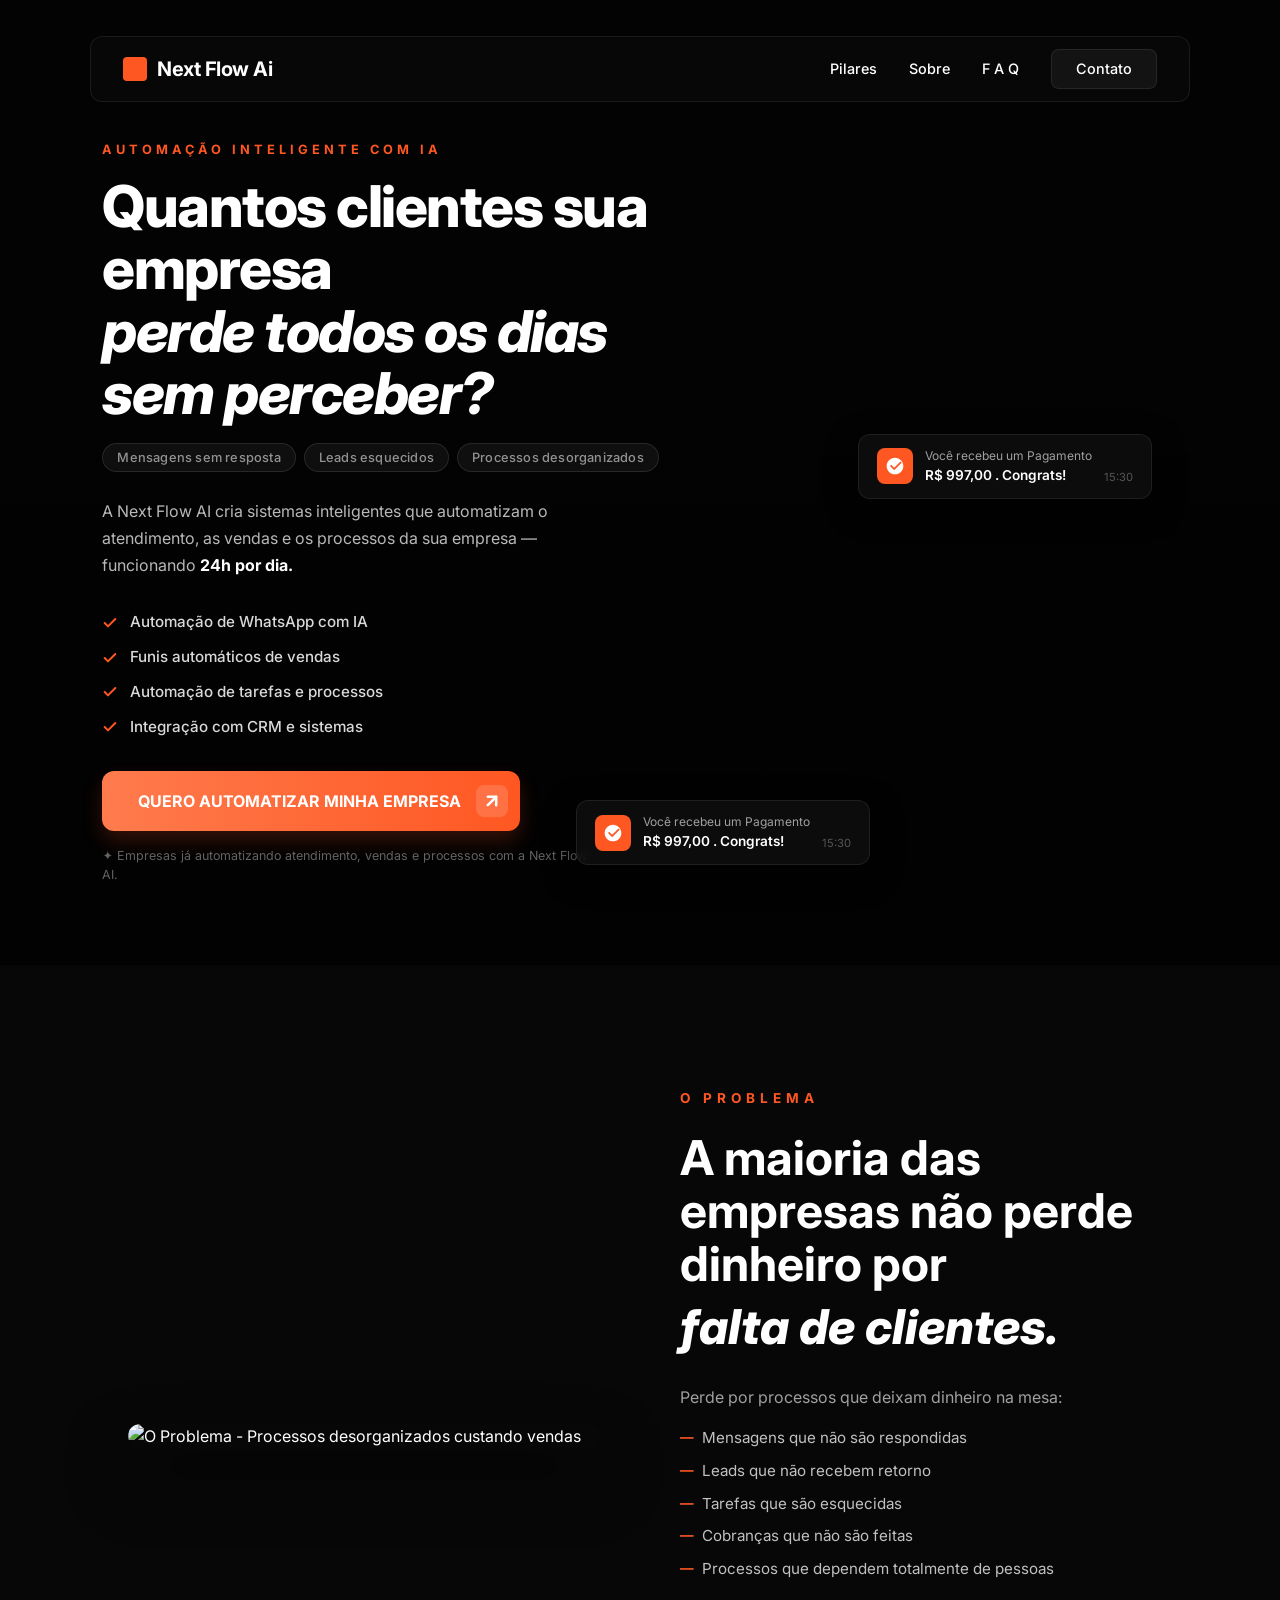
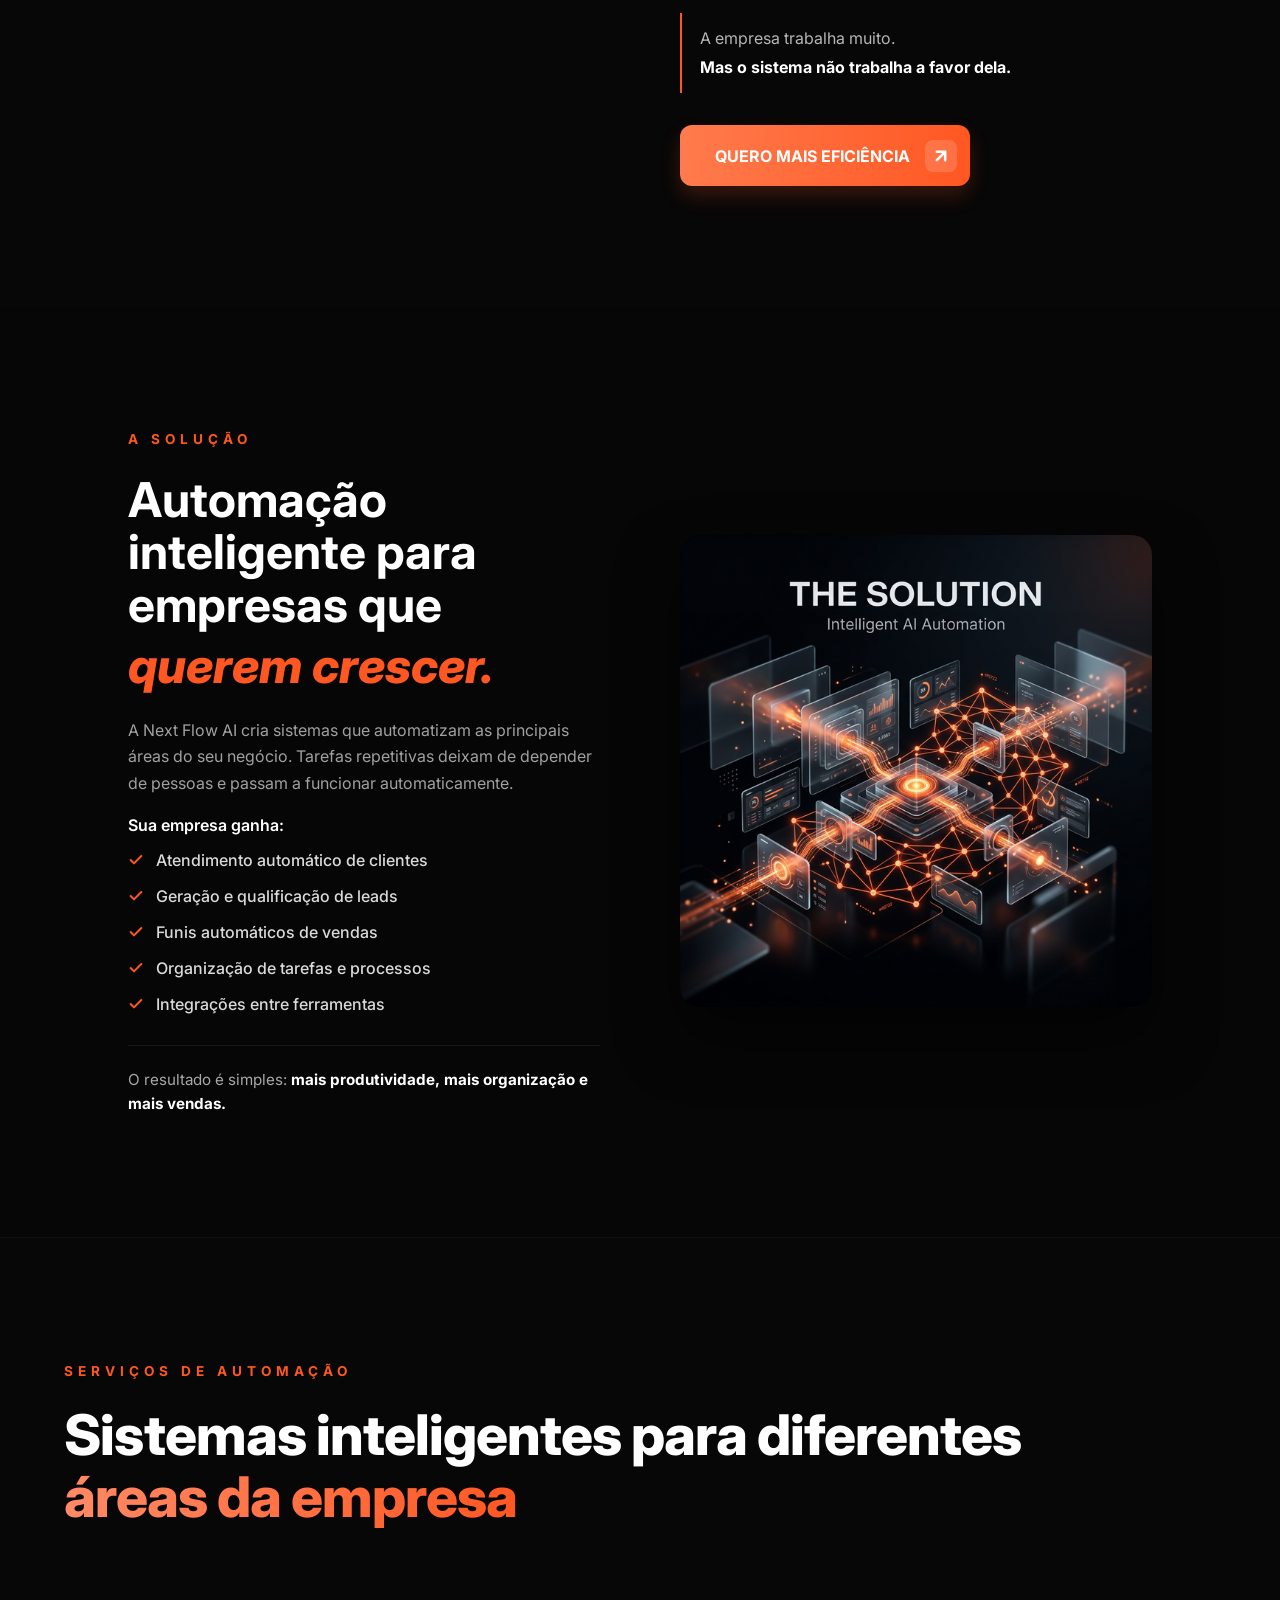
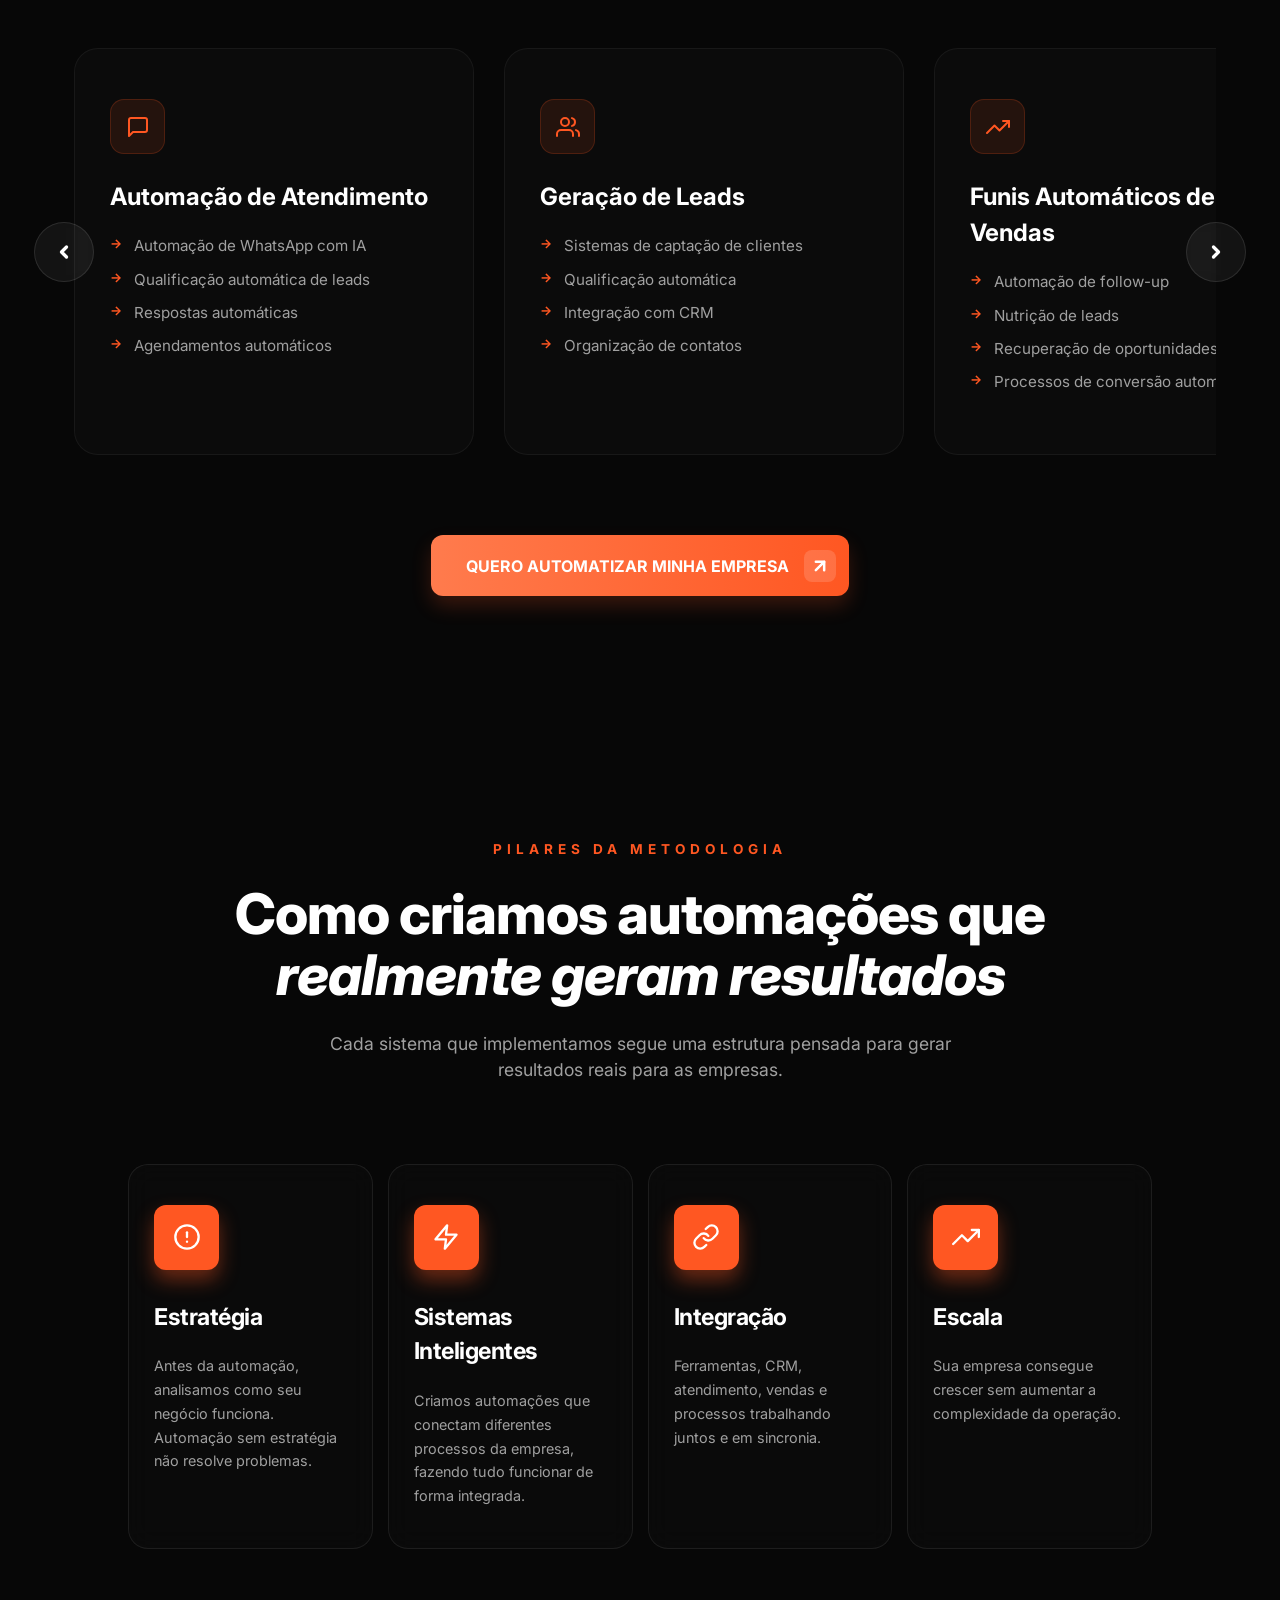
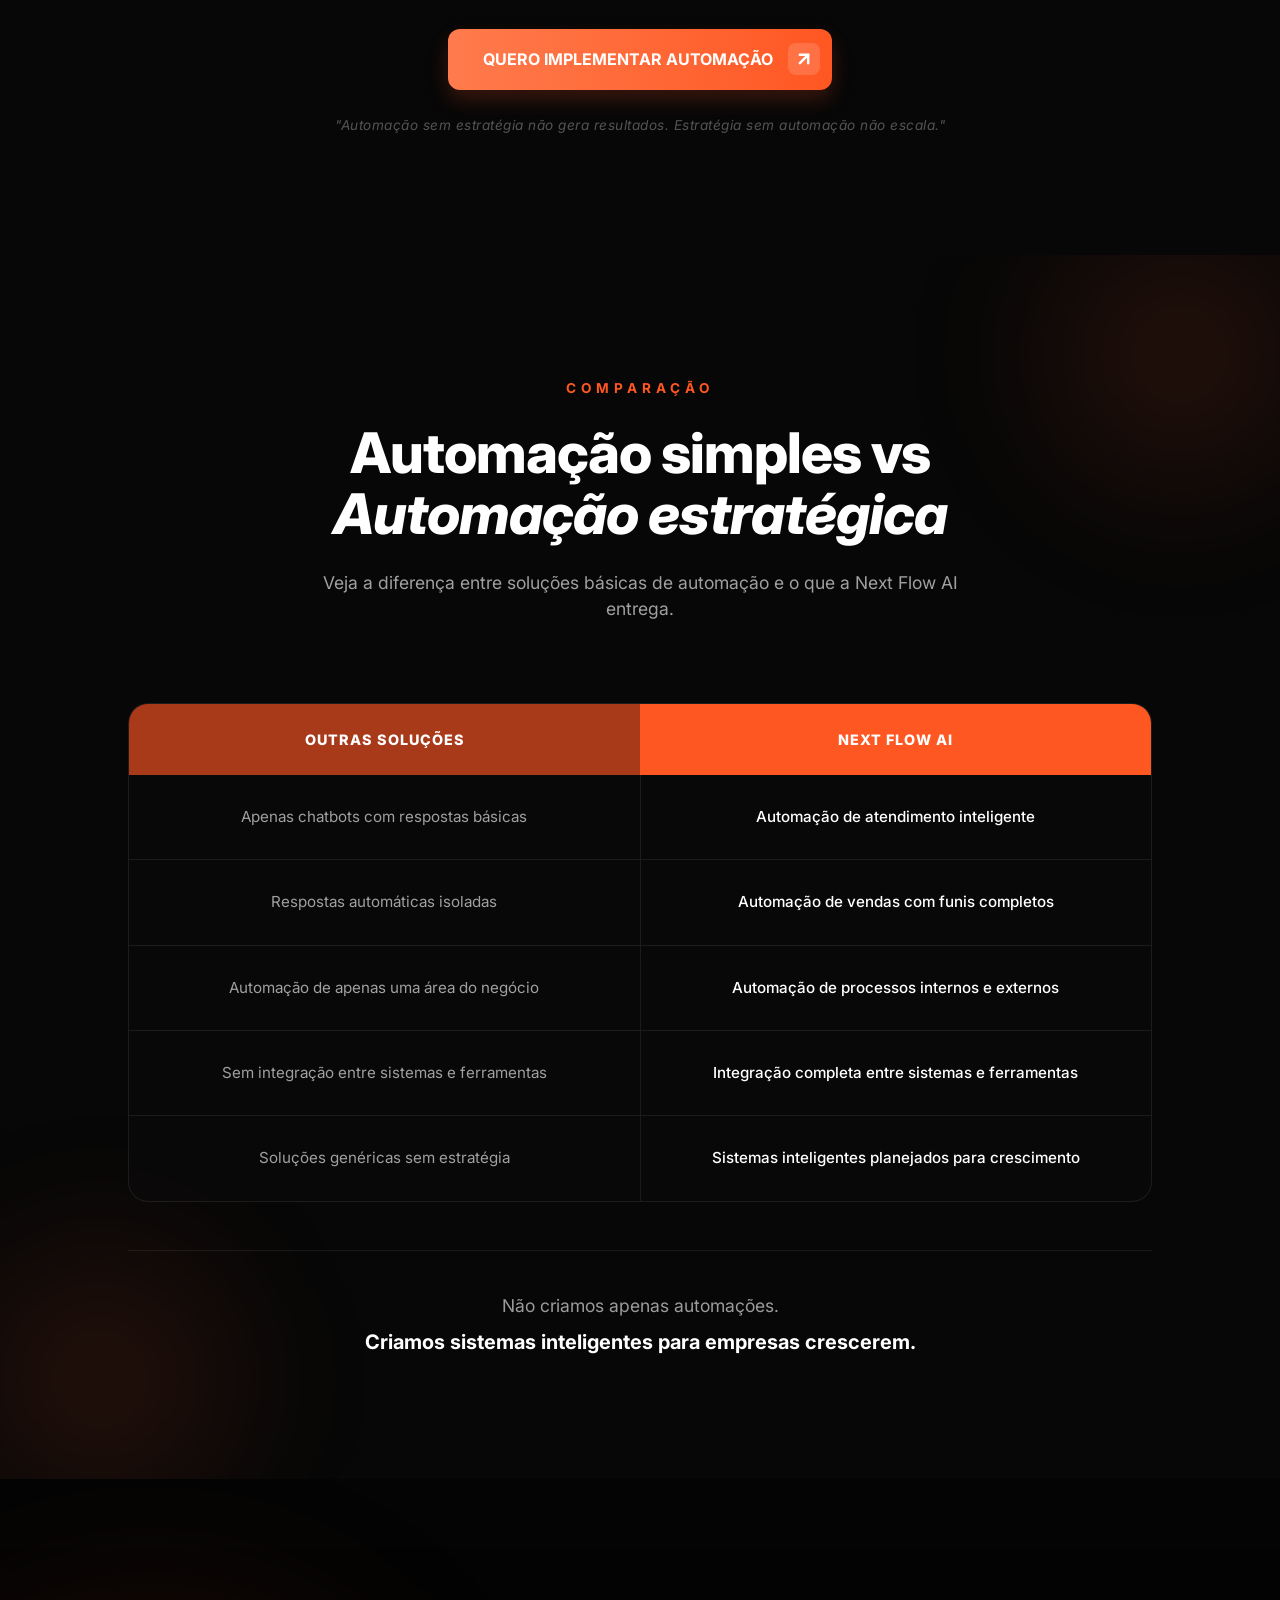
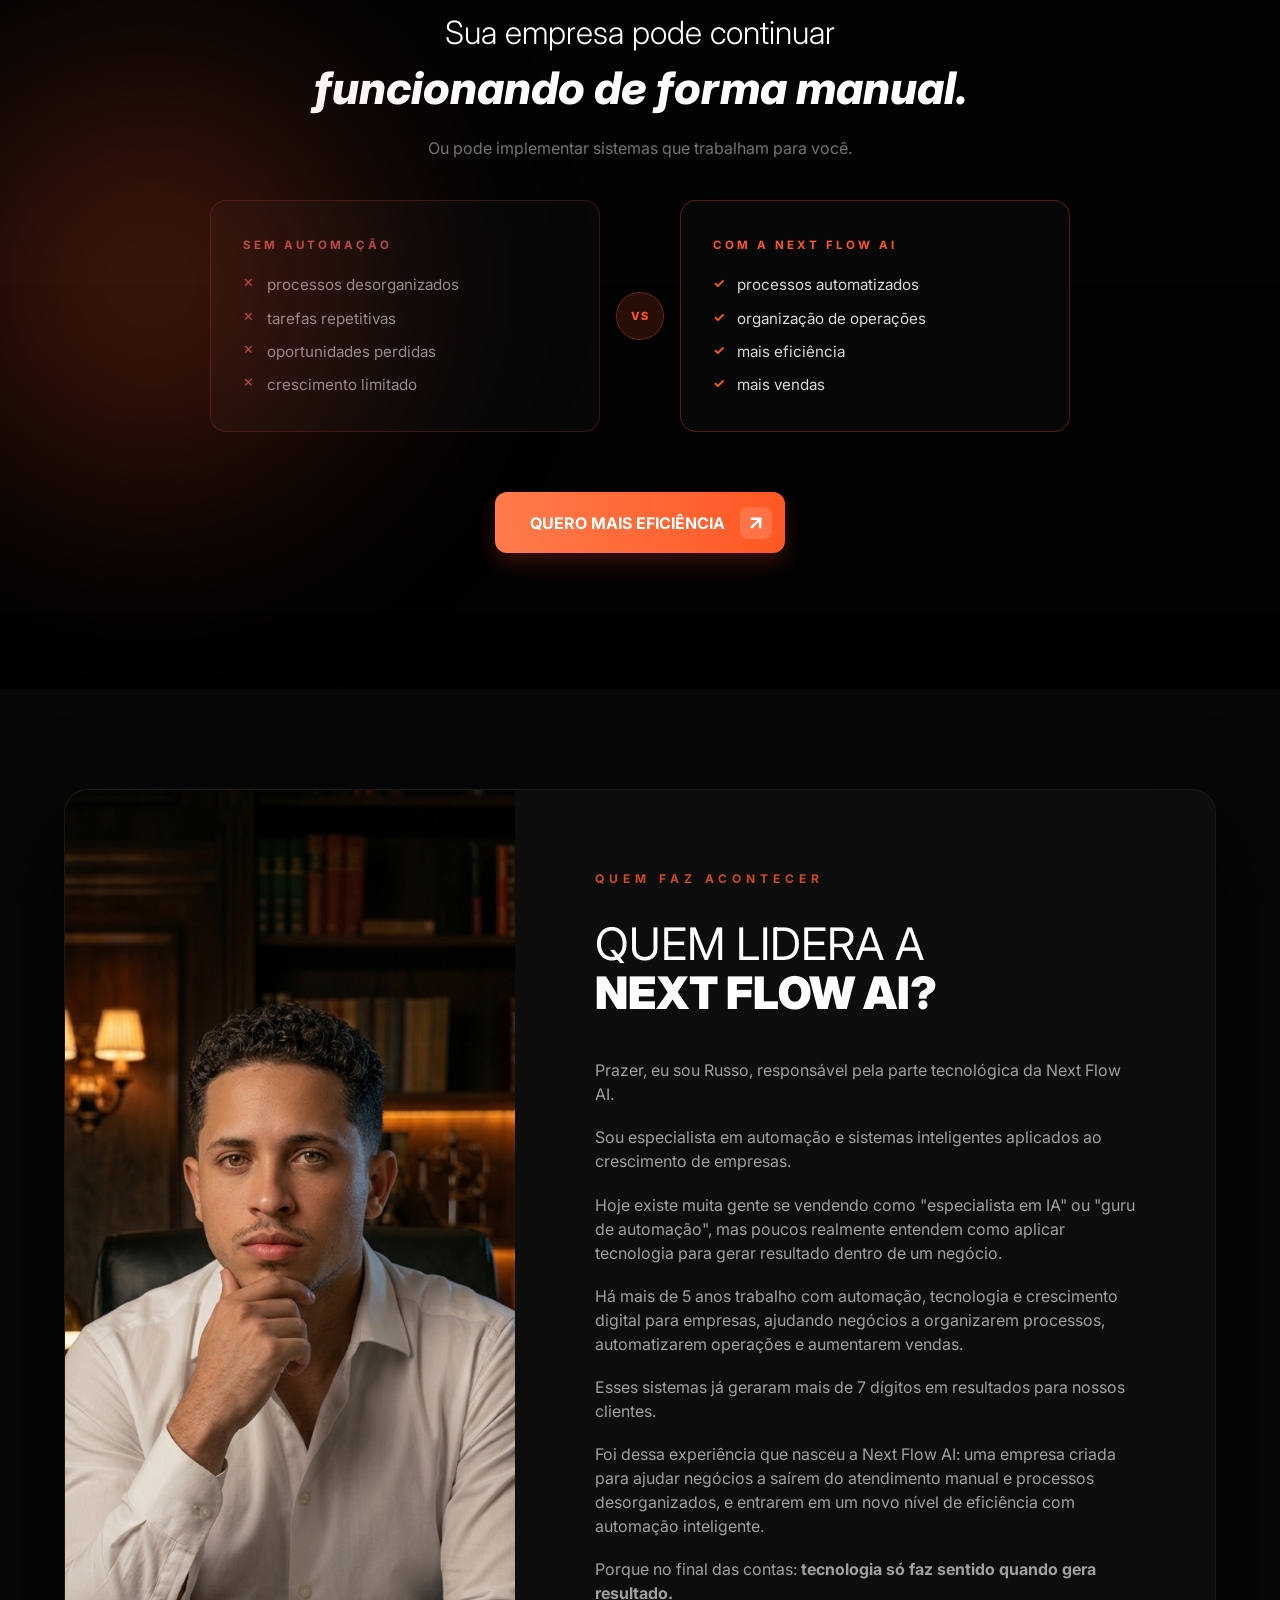
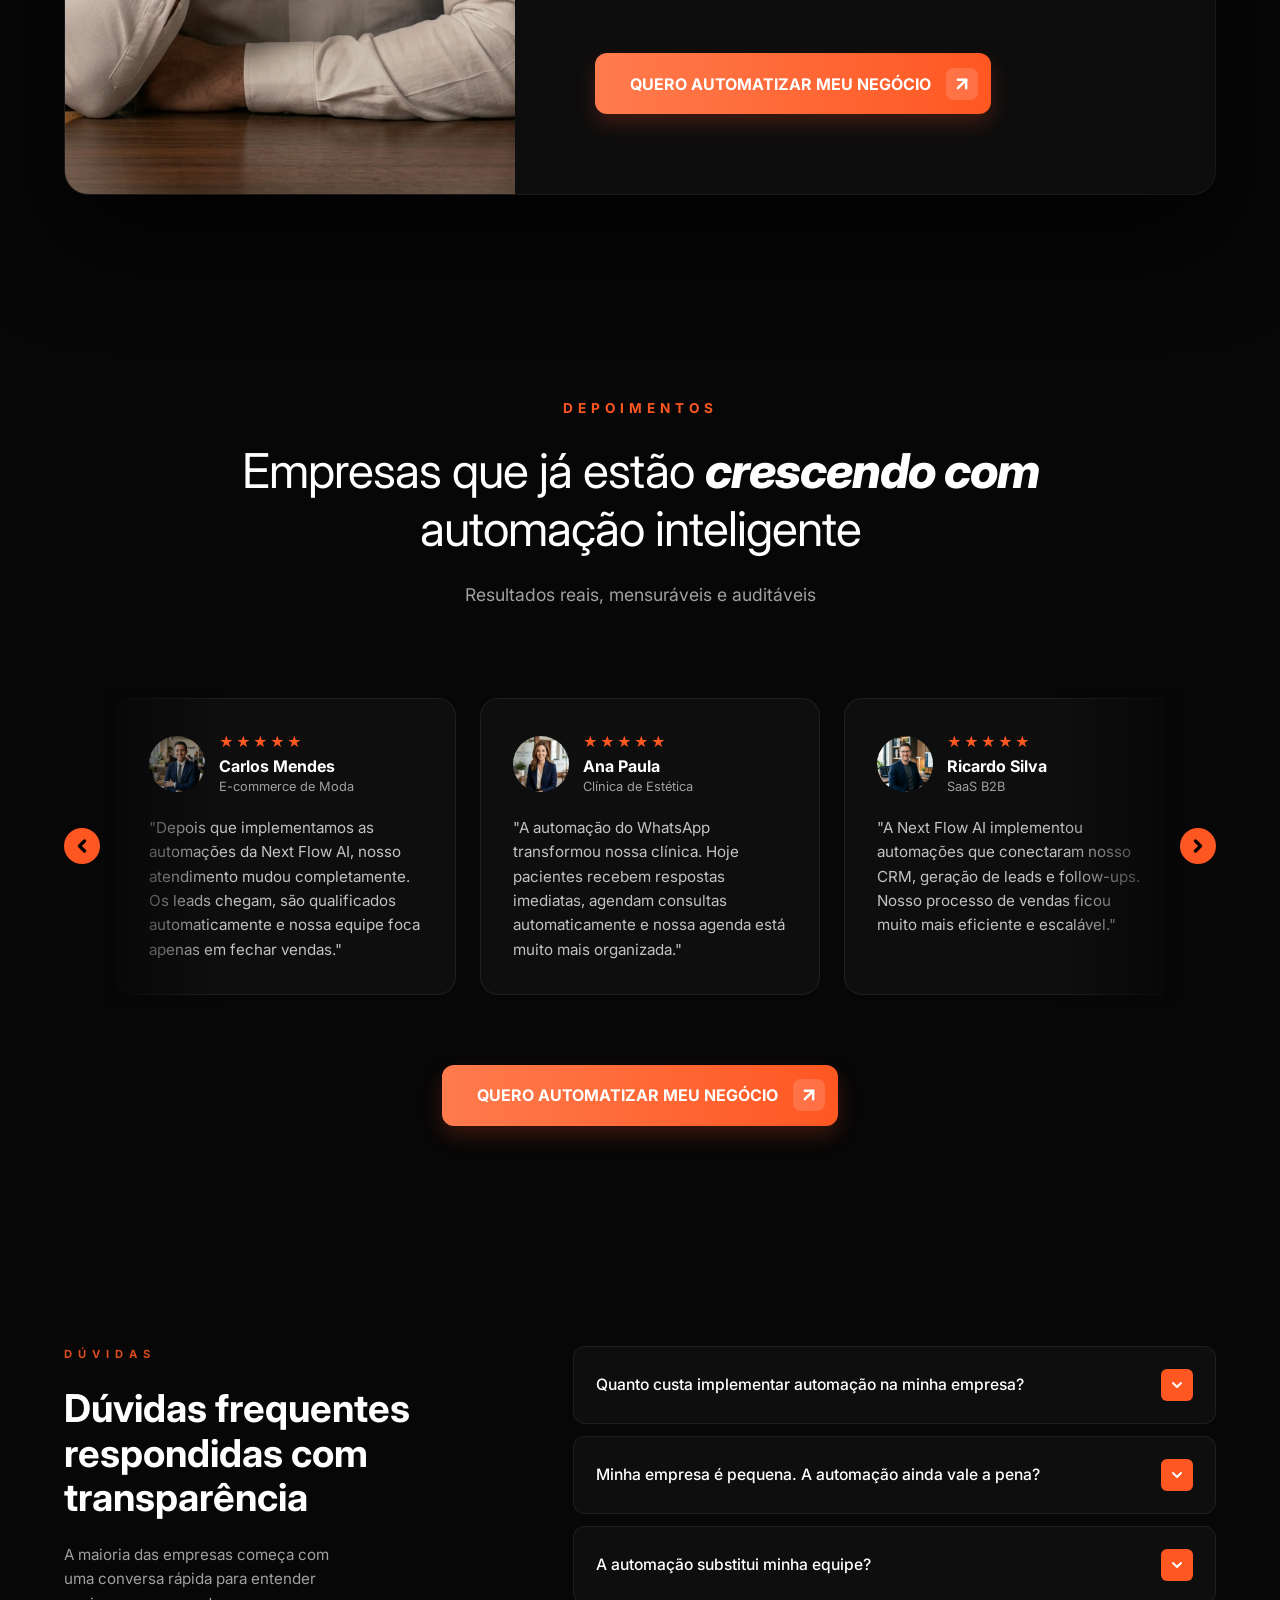
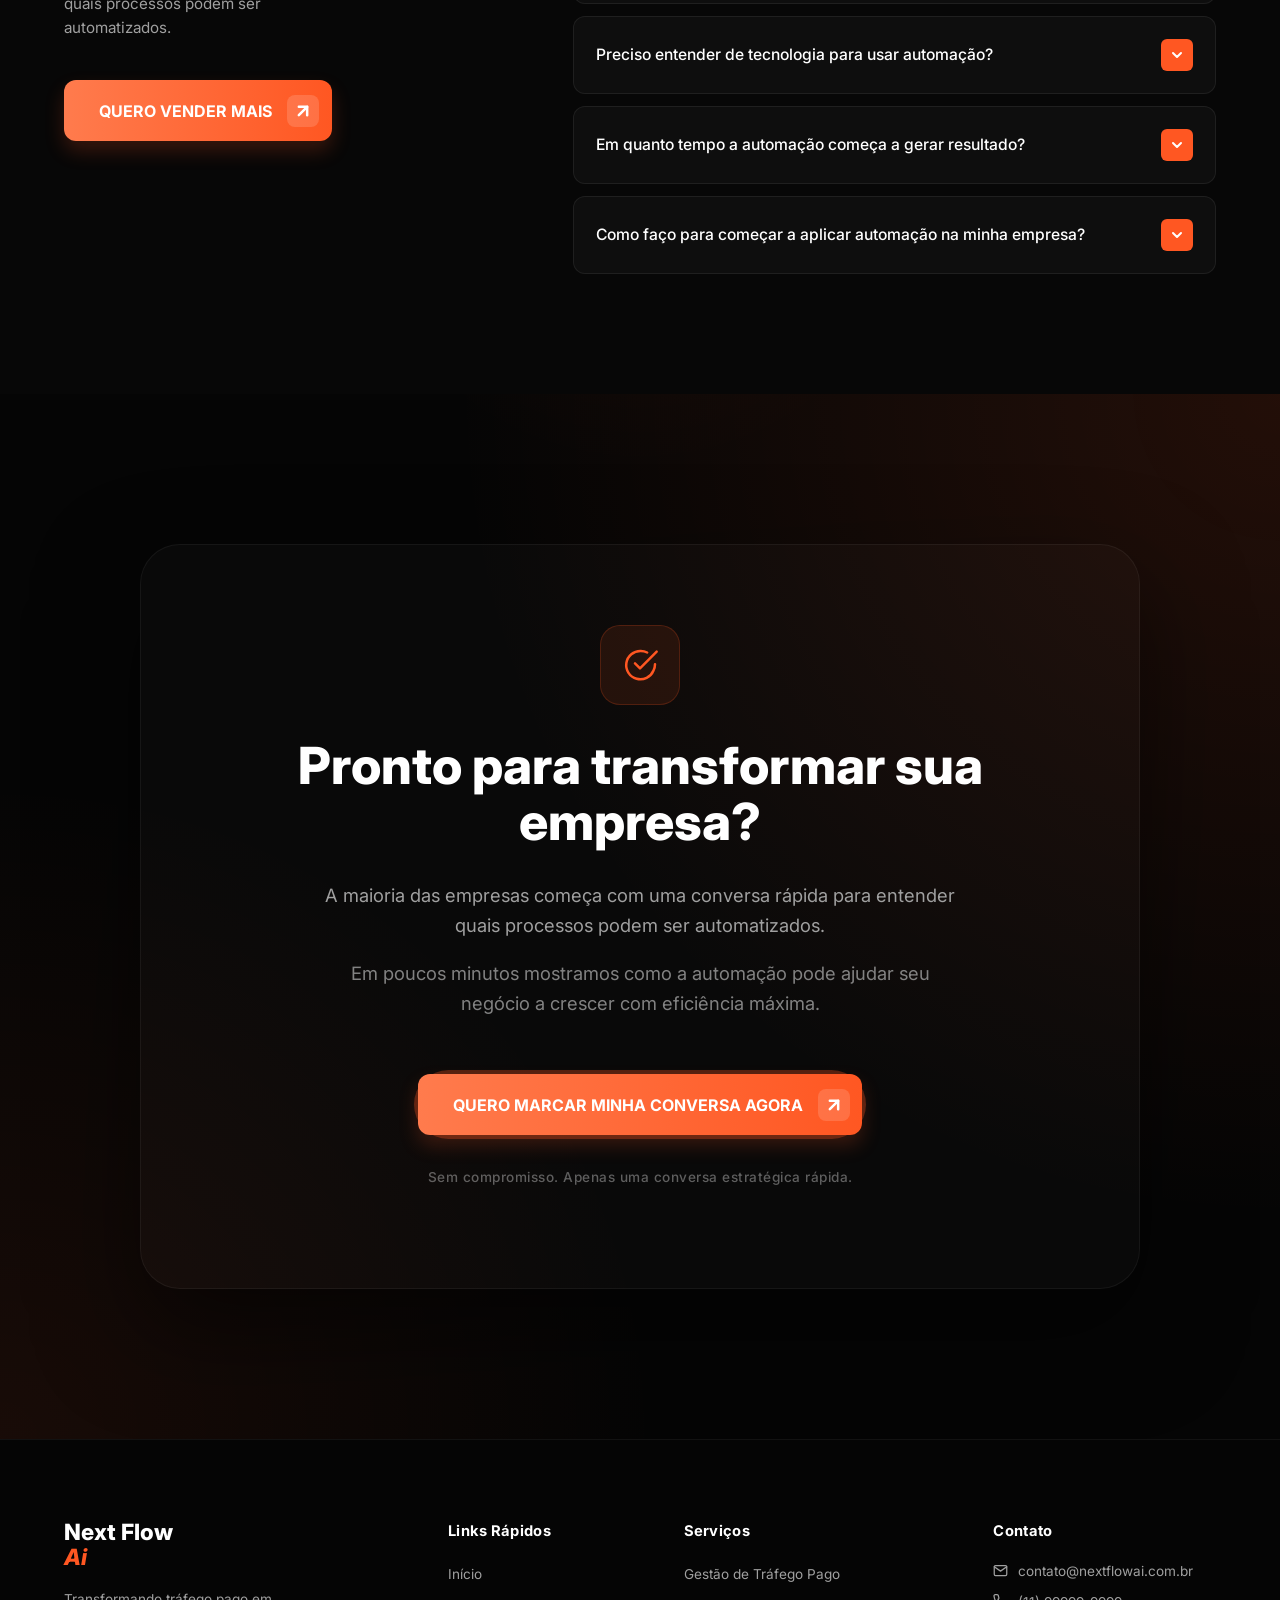
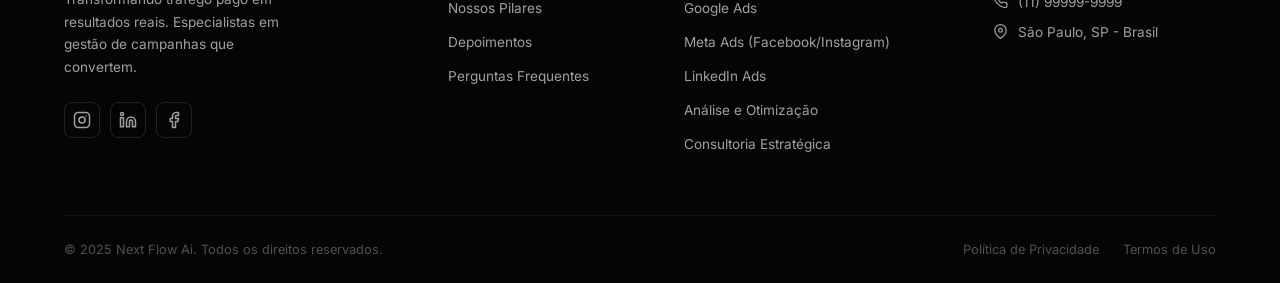
==== index.html @ 1c03a32e "Add files via upload" ====
<!DOCTYPE html>
<html lang="pt-br">

<head>
    <meta charset="UTF-8">
    <meta name="viewport" content="width=device-width, initial-scale=1.0">
    <meta name="description"
        content="Next Flow AI - Especialistas em automação inteligente e sistemas inteligentes para empresas que querem crescer com eficiência máxima.">
    <meta name="keywords"
        content="automação, inteligência artificial, gestão de processos, automação de vendas, next flow ai">
    <link rel="canonical" href="https://nextflowai.com.br/">

    <!-- Open Graph / Social Media -->
    <meta property="og:title" content="Next Flow AI - Automação Inteligente para Empresas">
    <meta property="og:description"
        content="Automatize seu atendimento, vendas e processos com sistemas inteligentes especializados.">
    <meta property="og:image" content="Assets/imagem-hero.png">
    <meta property="og:type" content="website">

    <title>Next Flow AI - Sistemas e Automação Inteligente</title>

    <!-- Preload Critical Assets -->
    <link rel="preload" href="Assets/imagem-hero.png" as="image">

    <!-- Google Fonts -->
    <link rel="preconnect" href="https://fonts.googleapis.com">
    <link rel="preconnect" href="https://fonts.gstatic.com" crossorigin>
    <link href="https://fonts.googleapis.com/css2?family=Inter:wght@400;500;600;700;800&display=swap" rel="stylesheet">
    <!-- Favicon -->
    <link rel="icon" type="image/png" href="Assets/favicon.png">
    <link rel="apple-touch-icon" href="Assets/favicon.png">

    <!-- CSS Links -->
    <link rel="stylesheet" href="CSS/style.css">
    <link rel="stylesheet" href="CSS/popup.css">
</head>

<body>
    <header>
        <div class="nav-container">
            <div class="logo-box">
                <div class="logo-icon"></div>
                <div class="logo-text">Next Flow Ai</div>
            </div>
            <nav>
                <a href="#">Pilares</a>
                <a href="#">Sobre</a>
                <a href="#">F A Q</a>
                <a href="#" class="btn-contact">Contato</a>
            </nav>
        </div>
    </header>

    <main>
        <section id="hero" class="hero">
            <div class="hero-content">
                <span class="hero-tagline">Automação Inteligente com IA</span>

                <h1>Quantos clientes sua empresa<br><i>perde todos os dias sem perceber?</i></h1>

                <div class="hero-pain-row">
                    <span>Mensagens sem resposta</span>
                    <span>Leads esquecidos</span>
                    <span>Processos desorganizados</span>
                </div>

                <p class="hero-desc">
                    A Next Flow AI cria sistemas inteligentes que automatizam o atendimento, as vendas e os processos da
                    sua empresa — funcionando <strong>24h por dia.</strong>
                </p>

                <ul class="hero-features">
                    <li>
                        <svg width="16" height="16" viewBox="0 0 24 24" fill="none" stroke="currentColor"
                            stroke-width="3" stroke-linecap="round" stroke-linejoin="round">
                            <polyline points="20 6 9 17 4 12"></polyline>
                        </svg>
                        Automação de WhatsApp com IA
                    </li>
                    <li>
                        <svg width="16" height="16" viewBox="0 0 24 24" fill="none" stroke="currentColor"
                            stroke-width="3" stroke-linecap="round" stroke-linejoin="round">
                            <polyline points="20 6 9 17 4 12"></polyline>
                        </svg>
                        Funis automáticos de vendas
                    </li>
                    <li>
                        <svg width="16" height="16" viewBox="0 0 24 24" fill="none" stroke="currentColor"
                            stroke-width="3" stroke-linecap="round" stroke-linejoin="round">
                            <polyline points="20 6 9 17 4 12"></polyline>
                        </svg>
                        Automação de tarefas e processos
                    </li>
                    <li>
                        <svg width="16" height="16" viewBox="0 0 24 24" fill="none" stroke="currentColor"
                            stroke-width="3" stroke-linecap="round" stroke-linejoin="round">
                            <polyline points="20 6 9 17 4 12"></polyline>
                        </svg>
                        Integração com CRM e sistemas
                    </li>
                </ul>

                <a href="javascript:void(0)" onclick="openLeadPopup()" class="btn-cta">
                    QUERO AUTOMATIZAR MINHA EMPRESA
                    <svg width="20" height="20" viewBox="0 0 24 24" fill="none" stroke="currentColor" stroke-width="3"
                        stroke-linecap="round" stroke-linejoin="round">
                        <line x1="7" y1="17" x2="17" y2="7"></line>
                        <polyline points="7 7 17 7 17 17"></polyline>
                    </svg>
                </a>

                <p class="hero-social-proof">
                    ✦ Empresas já automatizando atendimento, vendas e processos com a Next Flow AI.
                </p>
            </div>

            <!-- Floating Notifications -->
            <div class="floating-notif notif-1">
                <div class="notif-icon">
                    <svg width="20" height="20" viewBox="0 0 24 24" fill="white">
                        <path
                            d="M12 2C6.48 2 2 6.48 2 12s4.48 10 10 10 10-4.48 10-10S17.52 2 12 2zm-1 15l-5-5 1.41-1.41L11 14.17l7.59-7.59L20 8l-9 9z" />
                    </svg>
                </div>
                <div class="notif-content">
                    <span class="notif-title">Você recebeu um Pagamento</span>
                    <span class="notif-val">R$ 997,00 . Congrats!</span>
                </div>
                <span class="notif-time">15:30</span>
            </div>

            <div class="floating-notif notif-2">
                <div class="notif-icon">
                    <svg width="20" height="20" viewBox="0 0 24 24" fill="white">
                        <path
                            d="M12 2C6.48 2 2 6.48 2 12s4.48 10 10 10 10-4.48 10-10S17.52 2 12 2zm-1 15l-5-5 1.41-1.41L11 14.17l7.59-7.59L20 8l-9 9z" />
                    </svg>
                </div>
                <div class="notif-content">
                    <span class="notif-title">Você recebeu um Pagamento</span>
                    <span class="notif-val">R$ 997,00 . Congrats!</span>
                </div>
                <span class="notif-time">15:30</span>
            </div>
        </section>

        <section id="problem" class="problem-section">
            <div class="problem-container">
                <div class="problem-image-column animate-on-scroll">
                    <img src="Assets/imagem-secao-2.png" alt="O Problema - Processos desorganizados custando vendas"
                        class="problem-img" loading="lazy">
                </div>
                <div class="problem-text-column animate-on-scroll">
                    <span class="section-tag">O PROBLEMA</span>
                    <h2>
                        A maioria das empresas não perde dinheiro por
                        <span class="highlight">falta de clientes.</span>
                    </h2>
                    <p>Perde por processos que deixam dinheiro na mesa:</p>

                    <ul class="problem-list">
                        <li>Mensagens que não são respondidas</li>
                        <li>Leads que não recebem retorno</li>
                        <li>Tarefas que são esquecidas</li>
                        <li>Cobranças que não são feitas</li>
                        <li>Processos que dependem totalmente de pessoas</li>
                    </ul>

                    <p class="problem-conclusion">
                        A empresa trabalha muito.<br>
                        <strong>Mas o sistema não trabalha a favor dela.</strong>
                    </p>

                    <a href="javascript:void(0)" onclick="openLeadPopup()" class="btn-cta">
                        QUERO MAIS EFICIÊNCIA
                        <svg width="20" height="20" viewBox="0 0 24 24" fill="none" stroke="currentColor"
                            stroke-width="3" stroke-linecap="round" stroke-linejoin="round">
                            <line x1="7" y1="17" x2="17" y2="7"></line>
                            <polyline points="7 7 17 7 17 17"></polyline>
                        </svg>
                    </a>
                </div>
            </div>
        </section>

        <!-- Solution Section -->
        <section id="solution" class="solution-section">
            <div class="solution-container">
                <!-- Text left -->
                <div class="solution-text-column animate-on-scroll">
                    <span class="section-tag">A SOLUÇÃO</span>
                    <h2>
                        Automação inteligente para empresas que
                        <span class="highlight">querem crescer.</span>
                    </h2>
                    <p>
                        A Next Flow AI cria sistemas que automatizam as principais áreas do seu negócio.
                        Tarefas repetitivas deixam de depender de pessoas e passam a funcionar automaticamente.
                    </p>
                    <p class="solution-lead">Sua empresa ganha:</p>
                    <ul class="solution-features">
                        <li>
                            <svg width="16" height="16" viewBox="0 0 24 24" fill="none" stroke="currentColor"
                                stroke-width="3" stroke-linecap="round" stroke-linejoin="round">
                                <polyline points="20 6 9 17 4 12"></polyline>
                            </svg>
                            Atendimento automático de clientes
                        </li>
                        <li>
                            <svg width="16" height="16" viewBox="0 0 24 24" fill="none" stroke="currentColor"
                                stroke-width="3" stroke-linecap="round" stroke-linejoin="round">
                                <polyline points="20 6 9 17 4 12"></polyline>
                            </svg>
                            Geração e qualificação de leads
                        </li>
                        <li>
                            <svg width="16" height="16" viewBox="0 0 24 24" fill="none" stroke="currentColor"
                                stroke-width="3" stroke-linecap="round" stroke-linejoin="round">
                                <polyline points="20 6 9 17 4 12"></polyline>
                            </svg>
                            Funis automáticos de vendas
                        </li>
                        <li>
                            <svg width="16" height="16" viewBox="0 0 24 24" fill="none" stroke="currentColor"
                                stroke-width="3" stroke-linecap="round" stroke-linejoin="round">
                                <polyline points="20 6 9 17 4 12"></polyline>
                            </svg>
                            Organização de tarefas e processos
                        </li>
                        <li>
                            <svg width="16" height="16" viewBox="0 0 24 24" fill="none" stroke="currentColor"
                                stroke-width="3" stroke-linecap="round" stroke-linejoin="round">
                                <polyline points="20 6 9 17 4 12"></polyline>
                            </svg>
                            Integrações entre ferramentas
                        </li>
                    </ul>
                    <p class="solution-result">
                        O resultado é simples: <strong>mais produtividade, mais organização e mais vendas.</strong>
                    </p>
                </div>

                <!-- Image right -->
                <div class="solution-image-column animate-on-scroll">
                    <img src="Assets/solucao-automacao.png"
                        alt="Automação Inteligente e Qualificação de Leads - Next Flow Ai" class="solution-img"
                        loading="lazy">
                </div>
            </div>
        </section>

        <!-- Services Section -->
        <section id="services" class="services-section">
            <div class="services-container animate-on-scroll">
                <div class="section-header">
                    <span class="section-tag">SERVIÇOS DE AUTOMAÇÃO</span>
                    <h2>Sistemas inteligentes para diferentes <span class="highlight">áreas da empresa</span></h2>
                </div>

                <div class="services-wrapper">
                    <!-- Nav Arrows -->
                    <button class="srv-nav-arrow srv-prev" aria-label="Anterior">
                        <svg width="20" height="20" viewBox="0 0 24 24" fill="none" stroke="currentColor"
                            stroke-width="4" stroke-linecap="round" stroke-linejoin="round">
                            <polyline points="15 18 9 12 15 6"></polyline>
                        </svg>
                    </button>

                    <div class="services-carousel">
                        <!-- Service 1 -->
                        <div class="service-card">
                            <div class="service-icon">
                                <svg width="24" height="24" viewBox="0 0 24 24" fill="none" stroke="currentColor"
                                    stroke-width="2" stroke-linecap="round" stroke-linejoin="round">
                                    <path d="M21 15a2 2 0 0 1-2 2H7l-4 4V5a2 2 0 0 1 2-2h14a2 2 0 0 1 2 2z"></path>
                                </svg>
                            </div>
                            <h3>Automação de Atendimento</h3>
                            <ul>
                                <li>Automação de WhatsApp com IA</li>
                                <li>Qualificação automática de leads</li>
                                <li>Respostas automáticas</li>
                                <li>Agendamentos automáticos</li>
                            </ul>
                        </div>

                        <!-- Service 2 -->
                        <div class="service-card">
                            <div class="service-icon">
                                <svg width="24" height="24" viewBox="0 0 24 24" fill="none" stroke="currentColor"
                                    stroke-width="2" stroke-linecap="round" stroke-linejoin="round">
                                    <path d="M17 21v-2a4 4 0 0 0-4-4H5a4 4 0 0 0-4 4v2"></path>
                                    <circle cx="9" cy="7" r="4"></circle>
                                    <path d="M23 21v-2a4 4 0 0 0-3-3.87"></path>
                                    <path d="M16 3.13a4 4 0 0 1 0 7.75"></path>
                                </svg>
                            </div>
                            <h3>Geração de Leads</h3>
                            <ul>
                                <li>Sistemas de captação de clientes</li>
                                <li>Qualificação automática</li>
                                <li>Integração com CRM</li>
                                <li>Organização de contatos</li>
                            </ul>
                        </div>

                        <!-- Service 3 -->
                        <div class="service-card">
                            <div class="service-icon">
                                <svg width="24" height="24" viewBox="0 0 24 24" fill="none" stroke="currentColor"
                                    stroke-width="2" stroke-linecap="round" stroke-linejoin="round">
                                    <polyline points="23 6 13.5 15.5 8.5 10.5 1 18"></polyline>
                                    <polyline points="17 6 23 6 23 12"></polyline>
                                </svg>
                            </div>
                            <h3>Funis Automáticos de Vendas</h3>
                            <ul>
                                <li>Automação de follow-up</li>
                                <li>Nutrição de leads</li>
                                <li>Recuperação de oportunidades</li>
                                <li>Processos de conversão automatizados</li>
                            </ul>
                        </div>

                        <!-- Service 4 -->
                        <div class="service-card">
                            <div class="service-icon">
                                <svg width="24" height="24" viewBox="0 0 24 24" fill="none" stroke="currentColor"
                                    stroke-width="2" stroke-linecap="round" stroke-linejoin="round">
                                    <rect x="3" y="3" width="18" height="18" rx="2" ry="2"></rect>
                                    <line x1="9" y1="3" x2="9" y2="21"></line>
                                </svg>
                            </div>
                            <h3>Automação de Processos</h3>
                            <ul>
                                <li>Criação automática de tarefas</li>
                                <li>Organização de workflow</li>
                                <li>Lembretes automáticos</li>
                                <li>Integração entre sistemas</li>
                            </ul>
                        </div>

                        <!-- Service 5 -->
                        <div class="service-card">
                            <div class="service-icon">
                                <svg width="24" height="24" viewBox="0 0 24 24" fill="none" stroke="currentColor"
                                    stroke-width="2" stroke-linecap="round" stroke-linejoin="round">
                                    <line x1="12" y1="1" x2="12" y2="23"></line>
                                    <path d="M17 5H9.5a3.5 3.5 0 0 0 0 7h5a3.5 3.5 0 0 1 0 7H6"></path>
                                </svg>
                            </div>
                            <h3>Automação Financeira</h3>
                            <ul>
                                <li>Envio automático de pagamentos</li>
                                <li>Notificações de atraso</li>
                                <li>Lembretes automáticos</li>
                                <li>Integração com sistemas financeiros</li>
                            </ul>
                        </div>
                    </div>

                    <button class="srv-nav-arrow srv-next" aria-label="Próximo">
                        <svg width="20" height="20" viewBox="0 0 24 24" fill="none" stroke="currentColor"
                            stroke-width="4" stroke-linecap="round" stroke-linejoin="round">
                            <polyline points="9 18 15 12 9 6"></polyline>
                        </svg>
                    </button>
                </div>

                <div class="services-cta">
                    <a href="https://wa.me/5562984954032?text=Olá,%20tenho%20bastante%20interesse%20em%20aplicar%20automação%20na%20minha%20empresa.%20Podemos%20marcar%20uma%20reunião%20para%20entender%20como%20funciona?"
                        class="btn-cta" target="_blank">
                        QUERO AUTOMATIZAR MINHA EMPRESA
                        <svg width="20" height="20" viewBox="0 0 24 24" fill="none" stroke="currentColor"
                            stroke-width="3" stroke-linecap="round" stroke-linejoin="round">
                            <line x1="7" y1="17" x2="17" y2="7"></line>
                            <polyline points="7 7 17 7 17 17"></polyline>
                        </svg>
                    </a>
                </div>
            </div>
        </section>

        <section id="methodology" class="methodology-section">
            <div class="methodology-container">
                <div class="section-header animate-on-scroll">
                    <span class="section-tag">PILARES DA METODOLOGIA</span>
                    <h2>Como criamos automações que<br><i>realmente geram resultados</i></h2>
                    <p>Cada sistema que implementamos segue uma estrutura pensada para gerar resultados reais para as
                        empresas.</p>
                </div>

                <div class="pillars-grid">
                    <div class="pillar-card animate-on-scroll">
                        <div class="pillar-icon">
                            <svg width="24" height="24" viewBox="0 0 24 24" fill="none" stroke="currentColor"
                                stroke-width="2" stroke-linecap="round" stroke-linejoin="round">
                                <circle cx="12" cy="12" r="10"></circle>
                                <line x1="12" y1="8" x2="12" y2="12"></line>
                                <line x1="12" y1="16" x2="12.01" y2="16"></line>
                            </svg>
                        </div>
                        <h3>Estratégia</h3>
                        <p>Antes da automação, analisamos como seu negócio funciona. Automação sem estratégia não
                            resolve problemas.</p>
                    </div>

                    <div class="pillar-card animate-on-scroll">
                        <div class="pillar-icon">
                            <svg width="24" height="24" viewBox="0 0 24 24" fill="none" stroke="currentColor"
                                stroke-width="2" stroke-linecap="round" stroke-linejoin="round">
                                <polygon points="13 2 3 14 12 14 11 22 21 10 12 10 13 2"></polygon>
                            </svg>
                        </div>
                        <h3>Sistemas Inteligentes</h3>
                        <p>Criamos automações que conectam diferentes processos da empresa, fazendo tudo funcionar de
                            forma integrada.</p>
                    </div>

                    <div class="pillar-card animate-on-scroll">
                        <div class="pillar-icon">
                            <svg width="24" height="24" viewBox="0 0 24 24" fill="none" stroke="currentColor"
                                stroke-width="2" stroke-linecap="round" stroke-linejoin="round">
                                <path d="M10 13a5 5 0 0 0 7.54.54l3-3a5 5 0 0 0-7.07-7.07l-1.72 1.71"></path>
                                <path d="M14 11a5 5 0 0 0-7.54-.54l-3 3a5 5 0 0 0 7.07 7.07l1.71-1.71"></path>
                            </svg>
                        </div>
                        <h3>Integração</h3>
                        <p>Ferramentas, CRM, atendimento, vendas e processos trabalhando juntos e em sincronia.</p>
                    </div>

                    <div class="pillar-card animate-on-scroll">
                        <div class="pillar-icon">
                            <svg width="24" height="24" viewBox="0 0 24 24" fill="none" stroke="currentColor"
                                stroke-width="2" stroke-linecap="round" stroke-linejoin="round">
                                <polyline points="23 6 13.5 15.5 8.5 10.5 1 18"></polyline>
                                <polyline points="17 6 23 6 23 12"></polyline>
                            </svg>
                        </div>
                        <h3>Escala</h3>
                        <p>Sua empresa consegue crescer sem aumentar a complexidade da operação.</p>
                    </div>
                </div>

                <div class="methodology-footer animate-on-scroll">
                    <a href="javascript:void(0)" onclick="openLeadPopup()" class="btn-cta">
                        QUERO IMPLEMENTAR AUTOMAÇÃO
                        <svg width="20" height="20" viewBox="0 0 24 24" fill="none" stroke="currentColor"
                            stroke-width="3" stroke-linecap="round" stroke-linejoin="round">
                            <line x1="7" y1="17" x2="17" y2="7"></line>
                            <polyline points="7 7 17 7 17 17"></polyline>
                        </svg>
                    </a>
                    <p class="footer-quote">"Automação sem estratégia não gera resultados. Estratégia sem automação não
                        escala."</p>
                </div>
            </div>
        </section>

        <section id="comparison" class="comparison-section">
            <div class="comparison-container">
                <div class="section-header animate-on-scroll">
                    <span class="section-tag">COMPARAÇÃO</span>
                    <h2>Automação simples vs<br><i>Automação estratégica</i></h2>
                    <p>Veja a diferença entre soluções básicas de automação e o que a Next Flow AI entrega.</p>
                </div>

                <div class="comparison-table-wrapper animate-on-scroll">
                    <div class="comparison-table">
                        <div class="table-header">
                            <div class="header-col others">OUTRAS SOLUÇÕES</div>
                            <div class="header-col castrum">NEXT FLOW AI</div>
                        </div>

                        <div class="table-row">
                            <div class="col-others">Apenas chatbots com respostas básicas</div>
                            <div class="col-castrum">Automação de atendimento inteligente</div>
                        </div>

                        <div class="table-row">
                            <div class="col-others">Respostas automáticas isoladas</div>
                            <div class="col-castrum">Automação de vendas com funis completos</div>
                        </div>

                        <div class="table-row">
                            <div class="col-others">Automação de apenas uma área do negócio</div>
                            <div class="col-castrum">Automação de processos internos e externos</div>
                        </div>

                        <div class="table-row">
                            <div class="col-others">Sem integração entre sistemas e ferramentas</div>
                            <div class="col-castrum">Integração completa entre sistemas e ferramentas</div>
                        </div>

                        <div class="table-row">
                            <div class="col-others">Soluções genéricas sem estratégia</div>
                            <div class="col-castrum">Sistemas inteligentes planejados para crescimento</div>
                        </div>
                    </div>
                </div>

                <div class="comparison-closing animate-on-scroll">
                    <p>Não criamos apenas automações.<br><strong>Criamos sistemas inteligentes para empresas
                            crescerem.</strong></p>
                </div>
            </div>
        </section>

        <section id="decision" class="decision-section">
            <div class="decision-container animate-on-scroll">
                <h2>Sua empresa pode continuar<br><i>funcionando de forma manual.</i></h2>
                <p class="decision-subtitle">Ou pode implementar sistemas que trabalham para você.</p>

                <div class="choices-wrapper">
                    <div class="choice-card choice-bad">
                        <div class="choice-label">Sem automação</div>
                        <ul class="choice-list choice-list--bad">
                            <li>processos desorganizados</li>
                            <li>tarefas repetitivas</li>
                            <li>oportunidades perdidas</li>
                            <li>crescimento limitado</li>
                        </ul>
                    </div>

                    <div class="choice-vs">VS</div>

                    <div class="choice-card choice-good">
                        <div class="choice-label">Com a Next Flow AI</div>
                        <ul class="choice-list choice-list--good">
                            <li>processos automatizados</li>
                            <li>organização de operações</li>
                            <li>mais eficiência</li>
                            <li>mais vendas</li>
                        </ul>
                    </div>
                </div>

                <div class="decision-cta">
                    <a href="javascript:void(0)" onclick="openLeadPopup()" class="btn-cta">
                        QUERO MAIS EFICIÊNCIA
                        <svg width="20" height="20" viewBox="0 0 24 24" fill="none" stroke="currentColor"
                            stroke-width="3" stroke-linecap="round" stroke-linejoin="round">
                            <line x1="7" y1="17" x2="17" y2="7"></line>
                            <polyline points="7 7 17 7 17 17"></polyline>
                        </svg>
                    </a>
                </div>
            </div>
        </section>

        <section id="authority" class="authority-section">
            <div class="authority-card animate-on-scroll">
                <div class="authority-image">
                    <img src="Assets/imagem-hero-mobile-4-melhor.png" alt="Russo - Next Flow AI" loading="lazy">
                </div>
                <div class="authority-content">
                    <span class="authority-tag">QUEM FAZ ACONTECER</span>
                    <h2>QUEM LIDERA A <b>NEXT FLOW AI?</b></h2>

                    <div class="authority-text">
                        <p>Prazer, eu sou Russo, responsável pela parte tecnológica da Next Flow AI.</p>
                        <p>Sou especialista em automação e sistemas inteligentes aplicados ao crescimento de empresas.
                        </p>
                        <p>Hoje existe muita gente se vendendo como "especialista em IA" ou "guru de automação", mas
                            poucos
                            realmente entendem como aplicar tecnologia para gerar resultado dentro de um negócio.</p>
                        <p>Há mais de 5 anos trabalho com automação, tecnologia e crescimento digital para empresas,
                            ajudando
                            negócios a organizarem processos, automatizarem operações e aumentarem vendas.</p>
                        <p>Esses sistemas já geraram mais de 7 dígitos em resultados para nossos clientes.</p>
                        <p>Foi dessa experiência que nasceu a Next Flow AI: uma empresa criada para ajudar negócios a
                            saírem
                            do atendimento manual e processos desorganizados, e entrarem em um novo nível de eficiência
                            com
                            automação inteligente.</p>
                        <p>Porque no final das contas: <strong>tecnologia só faz sentido quando gera resultado.</strong>
                        </p>
                    </div>

                    <a href="javascript:void(0)" onclick="openLeadPopup()" class="btn-cta">
                        QUERO AUTOMATIZAR MEU NEGÓCIO
                        <svg width="20" height="20" viewBox="0 0 24 24" fill="none" stroke="currentColor"
                            stroke-width="3" stroke-linecap="round" stroke-linejoin="round">
                            <line x1="7" y1="17" x2="17" y2="7"></line>
                            <polyline points="7 7 17 7 17 17"></polyline>
                        </svg>
                    </a>
                </div>
            </div>
        </section>

        <section id="testimonials" class="testimonials-section">
            <div class="testimonials-container">
                <div class="section-header animate-on-scroll">
                    <span class="section-tag">DEPOIMENTOS</span>
                    <h2>Empresas que já estão <i>crescendo com</i><br>automação inteligente</h2>
                    <p>Resultados reais, mensuráveis e auditáveis</p>
                </div>

                <div class="testimonials-wrapper animate-on-scroll">
                    <button class="nav-arrow prev" aria-label="Anterior">
                        <svg width="20" height="20" viewBox="0 0 24 24" fill="none" stroke="currentColor"
                            stroke-width="4" stroke-linecap="round" stroke-linejoin="round">
                            <polyline points="15 18 9 12 15 6"></polyline>
                        </svg>
                    </button>

                    <div class="testimonials-carousel">
                        <!-- Depoimento 1 -->
                        <div class="testimonial-card">
                            <div class="card-header">
                                <img src="Assets/client-avatar-1.png" alt="Carlos Mendes" class="client-photo">
                                <div class="client-info">
                                    <div class="rating">
                                        <span>★</span><span>★</span><span>★</span><span>★</span><span>★</span>
                                    </div>
                                    <h3>Carlos Mendes</h3>
                                    <p>E-commerce de Moda</p>
                                </div>
                            </div>
                            <div class="card-body">
                                <p>"Depois que implementamos as automações da Next Flow AI, nosso atendimento mudou
                                    completamente. Os leads chegam, são qualificados automaticamente e nossa equipe foca
                                    apenas em fechar vendas."</p>
                            </div>
                        </div>

                        <!-- Depoimento 2 -->
                        <div class="testimonial-card">
                            <div class="card-header">
                                <img src="Assets/client-avatar-2.png" alt="Ana Paula" class="client-photo">
                                <div class="client-info">
                                    <div class="rating">
                                        <span>★</span><span>★</span><span>★</span><span>★</span><span>★</span>
                                    </div>
                                    <h3>Ana Paula</h3>
                                    <p>Clínica de Estética</p>
                                </div>
                            </div>
                            <div class="card-body">
                                <p>"A automação do WhatsApp transformou nossa clínica. Hoje pacientes recebem respostas
                                    imediatas, agendam consultas automaticamente e nossa agenda está muito mais
                                    organizada."</p>
                            </div>
                        </div>

                        <!-- Depoimento 3 -->
                        <div class="testimonial-card">
                            <div class="card-header">
                                <img src="Assets/client-avatar-3.png" alt="Ricardo Silva" class="client-photo">
                                <div class="client-info">
                                    <div class="rating">
                                        <span>★</span><span>★</span><span>★</span><span>★</span><span>★</span>
                                    </div>
                                    <h3>Ricardo Silva</h3>
                                    <p>SaaS B2B</p>
                                </div>
                            </div>
                            <div class="card-body">
                                <p>"A Next Flow AI implementou automações que conectaram nosso CRM, geração de leads e
                                    follow-ups. Nosso processo de vendas ficou muito mais eficiente e escalável."</p>
                            </div>
                        </div>

                        <!-- Depoimento 4 -->
                        <div class="testimonial-card">
                            <div class="card-header">
                                <img src="Assets/client-avatar-4.png" alt="Juliana Costa" class="client-photo">
                                <div class="client-info">
                                    <div class="rating">
                                        <span>★</span><span>★</span><span>★</span><span>★</span><span>★</span>
                                    </div>
                                    <h3>Juliana Costa</h3>
                                    <p>Infoprodutora</p>
                                </div>
                            </div>
                            <div class="card-body">
                                <p>"Os funis automáticos criados pela Next Flow AI mudaram meu negócio. Hoje os leads
                                    entram, recebem sequência de mensagens e chegam muito mais preparados para
                                    comprar."</p>
                            </div>
                        </div>

                        <!-- Depoimento 5 -->
                        <div class="testimonial-card">
                            <div class="card-header">
                                <img src="Assets/client-avatar-5.png" alt="Roberto Almada" class="client-photo">
                                <div class="client-info">
                                    <div class="rating">
                                        <span>★</span><span>★</span><span>★</span><span>★</span><span>★</span>
                                    </div>
                                    <h3>Roberto Almada</h3>
                                    <p>CEO - Indústrias Metalúrgicas</p>
                                </div>
                            </div>
                            <div class="card-body">
                                <p>"A automação de processos que implementamos trouxe uma organização que nunca tivemos
                                    antes. Tarefas, notificações e fluxos agora funcionam automaticamente."</p>
                            </div>
                        </div>

                        <!-- Depoimento 6 -->
                        <div class="testimonial-card">
                            <div class="card-header">
                                <img src="Assets/client-avatar-6.png" alt="Fernanda Lima" class="client-photo">
                                <div class="client-info">
                                    <div class="rating">
                                        <span>★</span><span>★</span><span>★</span><span>★</span><span>★</span>
                                    </div>
                                    <h3>Fernanda Lima</h3>
                                    <p>Founder - Wellness Tech</p>
                                </div>
                            </div>
                            <div class="card-body">
                                <p>"Com as automações da Next Flow AI conseguimos organizar nossos leads, integrar
                                    ferramentas e criar um sistema muito mais eficiente para crescimento."</p>
                            </div>
                        </div>
                    </div>

                    <button class="nav-arrow next" aria-label="Próximo">
                        <svg width="20" height="20" viewBox="0 0 24 24" fill="none" stroke="currentColor"
                            stroke-width="4" stroke-linecap="round" stroke-linejoin="round">
                            <polyline points="9 18 15 12 9 6"></polyline>
                        </svg>
                    </button>
                </div>

                <div class="testimonial-cta animate-on-scroll">
                    <a href="#" class="btn-cta">
                        QUERO AUTOMATIZAR MEU NEGÓCIO
                        <svg width="20" height="20" viewBox="0 0 24 24" fill="none" stroke="currentColor"
                            stroke-width="3" stroke-linecap="round" stroke-linejoin="round">
                            <line x1="7" y1="17" x2="17" y2="7"></line>
                            <polyline points="7 7 17 7 17 17"></polyline>
                        </svg>
                    </a>
                </div>
            </div>
        </section>

        <!-- FAQ Section -->
        <section id="faq" class="faq-section">
            <div class="faq-container animate-on-scroll">
                <!-- Left Column: Title + Description + CTA -->
                <div class="faq-intro">
                    <span class="faq-tag">DÚVIDAS</span>
                    <h2>Dúvidas frequentes respondidas com transparência</h2>
                    <p>A maioria das empresas começa com uma conversa rápida para entender quais processos podem ser
                        automatizados.</p>
                    <a href="#" class="btn-cta">
                        QUERO VENDER MAIS
                        <svg width="18" height="18" viewBox="0 0 24 24" fill="none" stroke="currentColor"
                            stroke-width="3" stroke-linecap="round" stroke-linejoin="round">
                            <line x1="7" y1="17" x2="17" y2="7"></line>
                            <polyline points="7 7 17 7 17 17"></polyline>
                        </svg>
                    </a>
                </div>

                <!-- Right Column: Accordion -->
                <div class="faq-accordion">
                    <div class="faq-item">
                        <button class="faq-question" aria-expanded="false">
                            <span>Quanto custa implementar automação na minha empresa?</span>
                            <div class="faq-icon">
                                <svg width="16" height="16" viewBox="0 0 24 24" fill="none" stroke="currentColor"
                                    stroke-width="3" stroke-linecap="round" stroke-linejoin="round">
                                    <polyline points="6 9 12 15 18 9"></polyline>
                                </svg>
                            </div>
                        </button>
                        <div class="faq-answer">
                            <p>O investimento depende do nível de automação e das integrações necessárias para o seu
                                negócio. Cada empresa possui processos diferentes, por isso analisamos primeiro como sua
                                operação funciona para entender onde a automação pode gerar mais eficiência e
                                crescimento.</p>
                            <p>Muitas empresas descobrem oportunidades de automação que nem imaginavam existir.</p>
                            <a href="https://wa.me/5562984954032?text=Olá,%20estou%20vendo%20a%20landing%20da%20Next%20Flow%20AI%20e%20quero%20entender%20quanto%20custaria%20automatizar%20minha%20empresa."
                                class="faq-cta" target="_blank">Quero entender quanto custaria automatizar minha
                                empresa</a>
                        </div>
                    </div>

                    <div class="faq-item">
                        <button class="faq-question" aria-expanded="false">
                            <span>Minha empresa é pequena. A automação ainda vale a pena?</span>
                            <div class="faq-icon">
                                <svg width="16" height="16" viewBox="0 0 24 24" fill="none" stroke="currentColor"
                                    stroke-width="3" stroke-linecap="round" stroke-linejoin="round">
                                    <polyline points="6 9 12 15 18 9"></polyline>
                                </svg>
                            </div>
                        </button>
                        <div class="faq-answer">
                            <p>Sim — na verdade empresas menores costumam sentir o impacto ainda mais rápido. A
                                automação ajuda a:</p>
                            <ul>
                                <li>responder clientes mais rápido</li>
                                <li>organizar leads</li>
                                <li>automatizar tarefas repetitivas</li>
                                <li>evitar perda de oportunidades</li>
                            </ul>
                            <p>Isso permite que empresas menores operem com eficiência de empresas muito maiores.</p>
                            <a href="https://wa.me/5562984954032?text=Olá,%20quero%20entender%20se%20a%20automação%20faz%20sentido%20para%20minha%20empresa."
                                class="faq-cta" target="_blank">Quero entender se automação faz sentido para minha
                                empresa</a>
                        </div>
                    </div>

                    <div class="faq-item">
                        <button class="faq-question" aria-expanded="false">
                            <span>A automação substitui minha equipe?</span>
                            <div class="faq-icon">
                                <svg width="16" height="16" viewBox="0 0 24 24" fill="none" stroke="currentColor"
                                    stroke-width="3" stroke-linecap="round" stroke-linejoin="round">
                                    <polyline points="6 9 12 15 18 9"></polyline>
                                </svg>
                            </div>
                        </button>
                        <div class="faq-answer">
                            <p>Não. A automação elimina tarefas repetitivas como responder mensagens, enviar lembretes
                                ou organizar processos. Isso permite que sua equipe foque no que realmente gera
                                resultado: atender melhor os clientes e fechar mais vendas.</p>
                            <p>Na prática, a automação potencializa o trabalho da equipe.</p>
                            <a href="https://wa.me/5562984954032?text=Olá,%20quero%20entender%20como%20a%20automação%20pode%20ajudar%20minha%20equipe%20e%20minha%20empresa."
                                class="faq-cta" target="_blank">Quero entender como a automação pode ajudar minha
                                equipe</a>
                        </div>
                    </div>

                    <div class="faq-item">
                        <button class="faq-question" aria-expanded="false">
                            <span>Preciso entender de tecnologia para usar automação?</span>
                            <div class="faq-icon">
                                <svg width="16" height="16" viewBox="0 0 24 24" fill="none" stroke="currentColor"
                                    stroke-width="3" stroke-linecap="round" stroke-linejoin="round">
                                    <polyline points="6 9 12 15 18 9"></polyline>
                                </svg>
                            </div>
                        </button>
                        <div class="faq-answer">
                            <p>Não. A Next Flow AI cuida de toda a implementação, configuração e integração dos
                                sistemas. Você recebe tudo pronto para usar, com os processos funcionando
                                automaticamente no seu negócio. Nosso objetivo é justamente simplificar a tecnologia
                                para sua empresa.</p>
                            <a href="https://wa.me/5562984954032?text=Olá,%20gostaria%20de%20entender%20como%20funciona%20a%20implementação%20de%20automação%20na%20minha%20empresa."
                                class="faq-cta" target="_blank">Quero entender como funciona a implementação</a>
                        </div>
                    </div>

                    <div class="faq-item">
                        <button class="faq-question" aria-expanded="false">
                            <span>Em quanto tempo a automação começa a gerar resultado?</span>
                            <div class="faq-icon">
                                <svg width="16" height="16" viewBox="0 0 24 24" fill="none" stroke="currentColor"
                                    stroke-width="3" stroke-linecap="round" stroke-linejoin="round">
                                    <polyline points="6 9 12 15 18 9"></polyline>
                                </svg>
                            </div>
                        </button>
                        <div class="faq-answer">
                            <p>Depende do tipo de automação implementada. Algumas automações podem começar a funcionar
                                em poucos dias, enquanto sistemas mais completos levam um pouco mais de tempo para serem
                                estruturados. Na conversa inicial conseguimos mostrar o que faria mais sentido para o
                                seu caso.</p>
                            <a href="https://wa.me/5562984954032?text=Olá,%20gostaria%20de%20entender%20quanto%20tempo%20levaria%20para%20implementar%20automação%20na%20minha%20empresa."
                                class="faq-cta" target="_blank">Quero entender quanto tempo levaria para implementar</a>
                        </div>
                    </div>

                    <div class="faq-item">
                        <button class="faq-question" aria-expanded="false">
                            <span>Como faço para começar a aplicar automação na minha empresa?</span>
                            <div class="faq-icon">
                                <svg width="16" height="16" viewBox="0 0 24 24" fill="none" stroke="currentColor"
                                    stroke-width="3" stroke-linecap="round" stroke-linejoin="round">
                                    <polyline points="6 9 12 15 18 9"></polyline>
                                </svg>
                            </div>
                        </button>
                        <div class="faq-answer">
                            <p>O primeiro passo é uma conversa rápida para entender seu negócio. Nessa conversa
                                analisamos:</p>
                            <ul>
                                <li>como sua empresa atende clientes</li>
                                <li>quais processos podem ser automatizados</li>
                                <li>quais sistemas podem ser integrados</li>
                                <li>onde existem oportunidades de ganho de eficiência</li>
                            </ul>
                            <p>A partir disso mostramos como a automação pode funcionar no seu caso.</p>
                            <a href="https://wa.me/5562984954032?text=Olá,%20tenho%20bastante%20interesse%20em%20aplicar%20automação%20na%20minha%20empresa.%20Podemos%20marcar%20uma%20reunião%20para%20entender%20como%20funciona?"
                                class="faq-cta" target="_blank">Tenho bastante interesse, podemos marcar uma
                                reunião?</a>
                        </div>
                    </div>
                </div>
            </div>
        </section>

        <!-- Final CTA Section -->
        <section id="final-cta" class="final-cta-section">
            <div class="final-cta-container animate-on-scroll">
                <div class="final-cta-card">
                    <div class="final-cta-icon">
                        <svg width="40" height="40" viewBox="0 0 24 24" fill="none" stroke="currentColor"
                            stroke-width="1.5" stroke-linecap="round" stroke-linejoin="round">
                            <path d="M21 11.5a8.38 8.38 0 0 1-.9 3.8 8.5 8.5 0 1 1-7.6-11.7 8.38 8.38 0 0 1 3.8.9">
                            </path>
                            <polyline points="22 4 12 14.01 9 11.01"></polyline>
                        </svg>
                    </div>
                    <div class="final-cta-content">
                        <h2>Pronto para transformar sua empresa?</h2>
                        <p>A maioria das empresas começa com uma conversa rápida para entender quais processos podem ser
                            automatizados.</p>
                        <p>Em poucos minutos mostramos como a automação pode ajudar seu negócio a crescer com
                            eficiência máxima.</p>

                        <a href="https://wa.me/5562984954032?text=Olá,%20estou%20interessado%20em%20entender%20como%20a%20automação%20pode%20ajudar%20minha%20empresa.%20Podemos%20marcar%20uma%20conversa?"
                            class="btn-cta btn-cta--pulse" target="_blank">
                            Quero marcar minha conversa agora
                            <svg width="20" height="20" viewBox="0 0 24 24" fill="none" stroke="currentColor"
                                stroke-width="3" stroke-linecap="round" stroke-linejoin="round">
                                <line x1="7" y1="17" x2="17" y2="7"></line>
                                <polyline points="7 7 17 7 17 17"></polyline>
                            </svg>
                        </a>

                        <p class="final-cta-micro">Sem compromisso. Apenas uma conversa estratégica rápida.</p>
                    </div>
                </div>
            </div>
        </section>

    </main>

    <!-- Footer -->
    <footer class="site-footer">
        <div class="footer-main">
            <!-- Col 1: Logo + Tagline + Socials -->
            <div class="footer-brand">
                <div class="footer-logo">
                    <span class="footer-logo-text">Next Flow<br><em>Ai</em></span>
                </div>
                <p class="footer-tagline">Transformando tráfego pago em resultados reais. Especialistas em gestão de
                    campanhas que convertem.</p>
                <div class="footer-socials">
                    <a href="#" aria-label="Instagram" class="social-icon">
                        <svg width="18" height="18" viewBox="0 0 24 24" fill="none" stroke="currentColor"
                            stroke-width="2" stroke-linecap="round" stroke-linejoin="round">
                            <rect x="2" y="2" width="20" height="20" rx="5" ry="5"></rect>
                            <circle cx="12" cy="12" r="4"></circle>
                            <circle cx="17.5" cy="6.5" r="1" fill="currentColor" stroke="none"></circle>
                        </svg>
                    </a>
                    <a href="#" aria-label="LinkedIn" class="social-icon">
                        <svg width="18" height="18" viewBox="0 0 24 24" fill="none" stroke="currentColor"
                            stroke-width="2" stroke-linecap="round" stroke-linejoin="round">
                            <path d="M16 8a6 6 0 0 1 6 6v7h-4v-7a2 2 0 0 0-2-2 2 2 0 0 0-2 2v7h-4v-7a6 6 0 0 1 6-6z">
                            </path>
                            <rect x="2" y="9" width="4" height="12"></rect>
                            <circle cx="4" cy="4" r="2"></circle>
                        </svg>
                    </a>
                    <a href="#" aria-label="Facebook" class="social-icon">
                        <svg width="18" height="18" viewBox="0 0 24 24" fill="none" stroke="currentColor"
                            stroke-width="2" stroke-linecap="round" stroke-linejoin="round">
                            <path d="M18 2h-3a5 5 0 0 0-5 5v3H7v4h3v8h4v-8h3l1-4h-4V7a1 1 0 0 1 1-1h3z"></path>
                        </svg>
                    </a>
                </div>
            </div>

            <!-- Col 2: Links Rápidos -->
            <div class="footer-col">
                <h4>Links Rápidos</h4>
                <ul>
                    <li><a href="#">Início</a></li>
                    <li><a href="#methodology">Nossos Pilares</a></li>
                    <li><a href="#testimonials">Depoimentos</a></li>
                    <li><a href="#faq">Perguntas Frequentes</a></li>
                </ul>
            </div>

            <!-- Col 3: Serviços -->
            <div class="footer-col">
                <h4>Serviços</h4>
                <ul>
                    <li><a href="#">Gestão de Tráfego Pago</a></li>
                    <li><a href="#">Google Ads</a></li>
                    <li><a href="#">Meta Ads (Facebook/Instagram)</a></li>
                    <li><a href="#">LinkedIn Ads</a></li>
                    <li><a href="#">Análise e Otimização</a></li>
                    <li><a href="#">Consultoria Estratégica</a></li>
                </ul>
            </div>

            <!-- Col 4: Contato -->
            <div class="footer-col">
                <h4>Contato</h4>
                <ul class="footer-contact">
                    <li>
                        <svg width="15" height="15" viewBox="0 0 24 24" fill="none" stroke="currentColor"
                            stroke-width="2" stroke-linecap="round" stroke-linejoin="round">
                            <path d="M4 4h16c1.1 0 2 .9 2 2v12c0 1.1-.9 2-2 2H4c-1.1 0-2-.9-2-2V6c0-1.1.9-2 2-2z">
                            </path>
                            <polyline points="22,6 12,13 2,6"></polyline>
                        </svg>
                        <span>contato@nextflowai.com.br</span>
                    </li>
                    <li>
                        <svg width="15" height="15" viewBox="0 0 24 24" fill="none" stroke="currentColor"
                            stroke-width="2" stroke-linecap="round" stroke-linejoin="round">
                            <path
                                d="M22 16.92v3a2 2 0 0 1-2.18 2 19.79 19.79 0 0 1-8.63-3.07A19.5 19.5 0 0 1 4.69 12a19.79 19.79 0 0 1-3.07-8.67A2 2 0 0 1 3.56 1h3a2 2 0 0 1 2 1.72c.127.96.361 1.903.7 2.81a2 2 0 0 1-.45 2.11L7.91 8.5a16 16 0 0 0 6 6l.91-.91a2 2 0 0 1 2.11-.45c.907.339 1.85.573 2.81.7A2 2 0 0 1 22 16.92z">
                            </path>
                        </svg>
                        <span>(11) 99999-9999</span>
                    </li>
                    <li>
                        <svg width="15" height="15" viewBox="0 0 24 24" fill="none" stroke="currentColor"
                            stroke-width="2" stroke-linecap="round" stroke-linejoin="round">
                            <path d="M21 10c0 7-9 13-9 13s-9-6-9-13a9 9 0 0 1 18 0z"></path>
                            <circle cx="12" cy="10" r="3"></circle>
                        </svg>
                        <span>São Paulo, SP - Brasil</span>
                    </li>
                </ul>
            </div>
        </div>

        <div class="footer-bottom">
            <p>© 2025 Next Flow Ai. Todos os direitos reservados.</p>
            <div class="footer-legal">
                <a href="#">Política de Privacidade</a>
                <a href="#">Termos de Uso</a>
            </div>
        </div>
    </footer>


    <!-- JS Links -->
    <script src="JS/script.js" defer></script>
    <script src="JS/popup.js" defer></script>
</body>

</html>
---- CSS/style.css ----
/* Next Flow AI - Premium Design System */
:root {
    --primary-orange: #ff5722;
    --primary-orange-hover: #e64a19;
    --bg-dark: #070707;
    --bg-card: rgba(15, 15, 15, 0.6);
    --text-white: #ffffff;
    --text-muted: #a0a0a0;
    --glass-border: rgba(255, 255, 255, 0.08);
}

* {
    margin: 0;
    padding: 0;
    box-sizing: border-box;
    font-family: 'Inter', system-ui, -apple-system, sans-serif;
}

body {
    background-color: var(--bg-dark);
    color: var(--text-white);
    line-height: 1.5;
    overflow-x: clip;
    /* use clip instead of hidden so child elements can still scroll internally */
}

/* Animations */
@keyframes fadeIn {
    from {
        opacity: 0;
        transform: translateY(30px);
    }

    to {
        opacity: 1;
        transform: translateY(0);
    }
}

.animate-fade-in {
    opacity: 1 !important;
    animation: fadeIn 0.8s ease-out forwards;
}

.animate-on-scroll {
    opacity: 0;
}

/* Glassmorphism Navbar */
body>header {
    padding: 1rem 5%;
    display: flex;
    justify-content: center;
    align-items: center;
    position: fixed;
    width: 100%;
    top: 20px;
    z-index: 1000;
}

.nav-container {
    background: rgba(15, 15, 15, 0.4);
    backdrop-filter: blur(15px);
    -webkit-backdrop-filter: blur(15px);
    border: 1px solid var(--glass-border);
    border-radius: 12px;
    padding: 0.75rem 2rem;
    display: flex;
    justify-content: space-between;
    align-items: center;
    width: 100%;
    max-width: 1100px;
}

.logo-box {
    display: flex;
    align-items: center;
    gap: 10px;
}

.logo-icon {
    width: 24px;
    height: 24px;
    background: var(--primary-orange);
    border-radius: 4px;
}

.logo-text {
    font-size: 1.25rem;
    font-weight: 700;
    letter-spacing: -0.5px;
}

nav {
    display: flex;
    gap: 2rem;
    align-items: center;
}

nav a {
    color: var(--text-white);
    text-decoration: none;
    font-size: 0.9rem;
    font-weight: 500;
    transition: opacity 0.3s;
}

nav a:hover {
    opacity: 0.7;
}

.btn-contact {
    border: 1px solid var(--glass-border);
    padding: 0.5rem 1.5rem;
    border-radius: 8px;
    background: rgba(255, 255, 255, 0.05);
}

/* Hero Section */
.hero {
    position: relative;
    min-height: 100vh;
    width: 100%;
    display: flex;
    align-items: center;
    padding: 140px 8% 80px;
    /* top clears fixed navbar + breathing room */
    background-image: linear-gradient(rgba(0, 0, 0, 0.55), rgba(0, 0, 0, 0.75)), url('../Assets/imagem-hero.png');
    background-size: cover;
    background-position: center;
}

.hero-content {
    max-width: 580px;
    z-index: 2;
}

.hero-tagline {
    color: var(--primary-orange);
    text-transform: uppercase;
    font-size: 0.8rem;
    font-weight: 700;
    letter-spacing: 4px;
    margin-bottom: 1rem;
    display: block;
}

.hero h1 {
    font-size: clamp(2.2rem, 4.5vw, 3.8rem);
    font-weight: 800;
    line-height: 1.08;
    margin-bottom: 1.2rem;
    letter-spacing: -1.5px;
}

.hero p {
    color: rgba(255, 255, 255, 0.75);
    font-size: clamp(0.9rem, 1.5vw, 1rem);
    line-height: 1.7;
    max-width: 500px;
    margin-bottom: 0;
}

/* Stats Badges */
.stats-container {
    display: flex;
    flex-wrap: wrap;
    gap: 15px;
    margin-bottom: 2.5rem;
}

.stat-badge {
    background: rgba(255, 255, 255, 0.03);
    border: 1px solid var(--glass-border);
    padding: 6px 16px;
    border-radius: 20px;
    font-size: 0.85rem;
    display: flex;
    align-items: center;
    gap: 8px;
}

.stat-badge span:first-child {
    color: var(--primary-orange);
    font-weight: 700;
}

/* CTA Button */
.btn-cta {
    background: linear-gradient(90deg, #ff7b4d, #ff5722, #ff7b4d);
    background-size: 200% auto;
    color: white;
    padding: 0.9rem 2.2rem;
    padding-right: 0.8rem;
    border-radius: 12px;
    font-weight: 700;
    text-transform: uppercase;
    text-decoration: none;
    display: inline-flex;
    align-items: center;
    gap: 15px;
    font-size: 1rem;
    transition: all 0.5s ease;
    border: none;
    box-shadow: 0 10px 20px rgba(255, 87, 34, 0.2);
    cursor: pointer;
}

.btn-cta:hover {
    transform: translateY(-3px) scale(1.02);
    box-shadow: 0 15px 30px rgba(255, 87, 34, 0.3);
    background-position: right center;
}

.btn-cta svg {
    background: rgba(255, 255, 255, 0.15);
    padding: 6px;
    border-radius: 8px;
    width: 32px;
    height: 32px;
    display: flex;
    align-items: center;
    justify-content: center;
}

/* Social Proof */
.social-proof {
    margin-top: 2rem;
    display: flex;
    align-items: center;
    gap: 15px;
}

.avatars {
    display: flex;
}

.avatar {
    width: 32px;
    height: 32px;
    border-radius: 50%;
    border: 2px solid var(--bg-dark);
    margin-left: -10px;
    background: #444;
    object-fit: cover;
}

.avatar:first-child {
    margin-left: 0;
}

.social-text {
    font-size: 0.8rem;
    color: var(--text-muted);
}

.social-text b {
    color: var(--primary-orange);
    display: block;
}

/* Hero Features List */
.hero-features {
    list-style: none;
    margin: 2rem 0 2rem;
    display: flex;
    flex-direction: column;
    gap: 12px;
}

.hero-features li {
    display: flex;
    align-items: center;
    gap: 12px;
    font-size: 0.95rem;
    color: rgba(255, 255, 255, 0.85);
    font-weight: 500;
}

.hero-features li svg {
    flex-shrink: 0;
    color: var(--primary-orange);
}

/* Hero Pain Row — horizontal pills */
.hero-pain-row {
    display: flex;
    flex-wrap: wrap;
    gap: 8px;
    margin: 1rem 0 1.6rem;
}

.hero-pain-row span {
    font-size: 0.8rem;
    font-weight: 500;
    color: rgba(255, 255, 255, 0.55);
    background: rgba(255, 255, 255, 0.05);
    border: 1px solid rgba(255, 255, 255, 0.1);
    border-radius: 20px;
    padding: 4px 14px;
    letter-spacing: 0.2px;
}

/* Hero description paragraph */
.hero-desc {
    color: rgba(255, 255, 255, 0.72) !important;
    font-size: clamp(0.9rem, 1.4vw, 1rem) !important;
    line-height: 1.7 !important;
    max-width: 500px;
    margin-bottom: 0 !important;
}

.hero-desc strong {
    color: var(--text-white);
}

/* Hero Social Proof */
.hero-social-proof {
    font-size: 0.78rem !important;
    color: rgba(255, 255, 255, 0.38) !important;
    line-height: 1.5 !important;
    margin: 1rem 0 0 !important;
    max-width: 420px;
}

/* Floating Notifications */
.floating-notif {
    position: absolute;
    background: rgba(15, 15, 15, 0.8);
    backdrop-filter: blur(10px);
    border: 1px solid var(--glass-border);
    border-radius: 12px;
    padding: 12px 18px;
    display: flex;
    align-items: center;
    gap: 12px;
    z-index: 10;
    min-width: 240px;
    box-shadow: 0 10px 30px rgba(0, 0, 0, 0.5);
    animation: float 4s ease-in-out infinite;
}

.notif-1 {
    bottom: 100px;
    left: 45%;
    animation-delay: 0s;
}

.notif-2 {
    top: 45%;
    right: 10%;
    animation-delay: 2s;
}

.notif-icon {
    width: 36px;
    height: 36px;
    background: var(--primary-orange);
    border-radius: 8px;
    display: flex;
    align-items: center;
    justify-content: center;
}

.notif-content {
    display: flex;
    flex-direction: column;
}

.notif-title {
    font-size: 0.75rem;
    color: var(--text-muted);
}

.notif-val {
    font-size: 0.85rem;
    font-weight: 600;
}

.notif-time {
    font-size: 0.7rem;
    color: rgba(255, 255, 255, 0.3);
    align-self: flex-end;
}

@keyframes float {
    0% {
        transform: translateY(0);
    }

    50% {
        transform: translateY(-10px);
    }

    100% {
        transform: translateY(0);
    }
}

/* ─── GLOBAL MOBILE (≤ 768px) ──────────────────────── */
@media (max-width: 768px) {

    /* Navbar */
    nav {
        display: none;
    }

    body>header {
        top: 12px;
        padding: 0 4%;
    }

    .nav-container {
        padding: 0.6rem 1.2rem;
    }

    /* Hero */
    .hero {
        padding: 130px 6% 60px;
        align-items: flex-start;
        min-height: 100svh;
    }

    .hero h1 {
        font-size: clamp(2rem, 8vw, 2.8rem);
        letter-spacing: -1px;
    }

    .hero p {
        font-size: 0.95rem;
    }

    .hero-features {
        gap: 10px;
    }

    .hero-features li {
        font-size: 0.9rem;
    }

    .btn-cta {
        font-size: 0.85rem;
        padding: 0.85rem 1.5rem;
        width: 100%;
        justify-content: center;
    }

    .floating-notif {
        display: none;
    }

    .hero-pain-row {
        gap: 6px;
    }

    .hero-pain-row span {
        font-size: 0.75rem;
    }
}

/* Problem Section - Section 2 */
.problem-section {
    padding: 120px 10%;
    background-color: var(--bg-dark);
    position: relative;
    overflow: hidden;
}

.problem-container {
    display: flex;
    align-items: center;
    gap: 80px;
    max-width: 1200px;
    margin: 0 auto;
}

.problem-image-column {
    flex: 1;
}

.problem-img {
    width: 100%;
    border-radius: 20px;
    box-shadow: 0 30px 60px rgba(0, 0, 0, 0.5);
    display: block;
    transition: transform 0.5s ease;
}

.problem-img:hover {
    transform: scale(1.02);
}

.problem-text-column {
    flex: 1;
}

.section-tag {
    color: var(--primary-orange);
    text-transform: uppercase;
    font-size: 0.75rem;
    font-weight: 700;
    letter-spacing: 5px;
    margin-bottom: 1.5rem;
    display: block;
}

.problem-text-column h2 {
    font-size: 3rem;
    font-weight: 700;
    line-height: 1.1;
    margin-bottom: 2rem;
    text-transform: none;
}

.problem-text-column h2 .highlight {
    font-style: italic;
    font-weight: 800;
    display: block;
    margin-top: 10px;
}

.problem-text-column p {
    color: var(--text-muted);
    font-size: 1rem;
    line-height: 1.6;
    margin-bottom: 1rem;
}

/* Quoted messages */
.problem-quotes {
    list-style: none;
    margin-bottom: 1.2rem;
    display: flex;
    flex-direction: column;
    gap: 8px;
}

.problem-quotes li span {
    display: inline-block;
    background: rgba(255, 255, 255, 0.04);
    border: 1px solid rgba(255, 255, 255, 0.08);
    border-radius: 8px;
    padding: 8px 16px;
    font-size: 0.95rem;
    color: var(--text-white);
    font-style: italic;
}

/* Cause list */
.problem-list {
    list-style: none;
    margin-bottom: 2rem;
    display: flex;
    flex-direction: column;
    gap: 10px;
}

.problem-list li {
    font-size: 0.95rem;
    color: rgba(255, 255, 255, 0.75);
    padding-left: 22px;
    position: relative;
    line-height: 1.5;
}

.problem-list li::before {
    content: '—';
    position: absolute;
    left: 0;
    color: var(--primary-orange);
    font-weight: 700;
    font-size: 0.85rem;
}

/* Conclusion paragraph */
.problem-conclusion {
    border-left: 2px solid var(--primary-orange);
    padding: 12px 18px !important;
    margin-bottom: 0 !important;
    font-size: 1rem !important;
    line-height: 1.7 !important;
    color: rgba(255, 255, 255, 0.7) !important;
}

.problem-conclusion strong {
    color: var(--text-white);
    display: block;
    margin-top: 2px;
}

.problem-text-column .btn-cta {
    margin-top: 2rem;
}

/* Responsive Section 2 */
@media (max-width: 968px) {
    .problem-section {
        padding: 80px 5%;
    }

    .problem-container {
        flex-direction: column;
        gap: 50px;
        text-align: center;
    }

    .problem-text-column h2 {
        font-size: 2.2rem;
    }

    .problem-text-column h2 .highlight {
        display: inline;
    }

    .problem-text-column p {
        max-width: 600px;
        margin: 0 auto;
    }
}

/* ─── Solution Section ─────────────────────────────── */
.solution-section {
    padding: 120px 10%;
    background-color: #060606;
    position: relative;
    overflow: hidden;
}

.solution-container {
    display: flex;
    align-items: center;
    gap: 80px;
    max-width: 1200px;
    margin: 0 auto;
}

.solution-text-column {
    flex: 1;
}

.solution-image-column {
    flex: 1;
}

.solution-img {
    width: 100%;
    border-radius: 20px;
    box-shadow: 0 30px 60px rgba(0, 0, 0, 0.5);
    display: block;
    transition: transform 0.5s ease;
}

.solution-img:hover {
    transform: scale(1.02);
}

.solution-text-column h2 {
    font-size: 3rem;
    font-weight: 700;
    line-height: 1.1;
    margin-bottom: 1.5rem;
}

.solution-text-column h2 .highlight {
    font-style: italic;
    font-weight: 800;
    display: block;
    margin-top: 8px;
    color: var(--primary-orange);
}

.solution-text-column p {
    color: var(--text-muted);
    font-size: 1rem;
    line-height: 1.65;
    margin-bottom: 1rem;
}

.solution-lead {
    color: var(--text-white) !important;
    font-weight: 600;
    margin-bottom: 0.6rem !important;
}

.solution-features {
    list-style: none;
    display: flex;
    flex-direction: column;
    gap: 12px;
    margin-bottom: 0;
}

.solution-features li {
    display: flex;
    align-items: center;
    gap: 12px;
    font-size: 1rem;
    color: rgba(255, 255, 255, 0.85);
    font-weight: 500;
}

.solution-features li svg {
    flex-shrink: 0;
    color: var(--primary-orange);
}

.solution-result {
    margin-top: 1.8rem !important;
    padding-top: 1.4rem !important;
    border-top: 1px solid rgba(255, 255, 255, 0.07);
    color: rgba(255, 255, 255, 0.65) !important;
    font-size: 0.95rem !important;
    line-height: 1.6 !important;
    margin-bottom: 0 !important;
}

.solution-result strong {
    color: var(--text-white);
}

@media (max-width: 968px) {
    .solution-section {
        padding: 70px 5%;
    }

    .solution-container {
        flex-direction: column-reverse;
        gap: 36px;
    }

    .solution-image-column {
        width: 100%;
    }

    .solution-text-column h2 {
        font-size: 2rem;
    }
}

/* Services Section - Phase 15 */
.services-section {
    padding: 120px 5%;
    background-color: var(--bg-dark);
    border-top: 1px solid rgba(255, 255, 255, 0.03);
    overflow: hidden;
}

.services-container {
    max-width: 1400px;
    margin: 0 auto;
}

.services-wrapper {
    position: relative;
    padding: 20px 0;
}

.services-carousel {
    display: flex;
    gap: 30px;
    overflow-x: auto;
    scroll-behavior: smooth;
    scrollbar-width: none; /* Firefox */
    -ms-overflow-style: none; /* IE/Edge */
    padding: 20px 10px;
    scroll-snap-type: x mandatory;
}

.services-carousel::-webkit-scrollbar {
    display: none; /* Chrome/Safari */
}

.service-card {
    flex: 0 0 400px;
    scroll-snap-align: center;
    background: rgba(255, 255, 255, 0.02);
    backdrop-filter: blur(12px);
    -webkit-backdrop-filter: blur(12px);
    border: 1px solid rgba(255, 255, 255, 0.05);
    border-radius: 24px;
    padding: 50px 35px;
    transition: all 0.4s ease;
    display: flex;
    flex-direction: column;
}

.service-card:hover {
    background: rgba(255, 255, 255, 0.05);
    border-color: var(--primary-orange);
    transform: translateY(-8px);
    box-shadow: 0 30px 60px rgba(0, 0, 0, 0.4);
}

.service-icon {
    width: 55px;
    height: 55px;
    background: rgba(255, 87, 34, 0.1);
    border: 1px solid rgba(255, 87, 34, 0.2);
    border-radius: 14px;
    display: flex;
    align-items: center;
    justify-content: center;
    color: var(--primary-orange);
    margin-bottom: 25px;
}

.service-card h3 {
    font-size: 1.5rem;
    font-weight: 700;
    margin-bottom: 20px;
    color: var(--text-white);
}

.service-card ul {
    list-style: none;
    padding: 0;
}

.service-card ul li {
    font-size: 0.95rem;
    color: var(--text-muted);
    padding-left: 24px;
    position: relative;
    margin-bottom: 12px;
    line-height: 1.4;
}

.service-card ul li::before {
    content: '→';
    position: absolute;
    left: 0;
    color: var(--primary-orange);
    font-weight: 700;
    font-size: 0.8rem;
}

/* Nav Arrows */
.srv-nav-arrow {
    position: absolute;
    top: 50%;
    transform: translateY(-50%);
    width: 60px;
    height: 60px;
    background: rgba(255, 255, 255, 0.05);
    backdrop-filter: blur(10px);
    border: 1px solid rgba(255, 255, 255, 0.1);
    border-radius: 50%;
    color: white;
    cursor: pointer;
    display: flex;
    align-items: center;
    justify-content: center;
    z-index: 10;
    transition: all 0.3s ease;
}

.srv-nav-arrow:hover {
    background: var(--primary-orange);
    border-color: var(--primary-orange);
    transform: translateY(-50%) scale(1.1);
    box-shadow: 0 0 30px rgba(255, 87, 34, 0.4);
}

.srv-prev { left: -30px; }
.srv-next { right: -30px; }

.services-cta {
    display: flex;
    justify-content: center;
    margin-top: 40px;
}

@media (max-width: 1200px) {
    .srv-prev { left: 10px; }
    .srv-next { right: 10px; }
}

@media (max-width: 768px) {
    .services-section {
        padding: 80px 5%;
    }

    .service-card {
        flex: 0 0 300px;
        padding: 40px 25px;
    }

    .srv-nav-arrow {
        width: 45px;
        height: 45px;
    }
}

/* Methodology Section - Section 3 */
.methodology-section {
    padding: 120px 10%;
    background-image: linear-gradient(rgba(0, 0, 0, 0.85), rgba(0, 0, 0, 0.95)), url('../Assets/imagem-secao-3.png');
    background-size: cover;
    background-position: center;
    background-attachment: fixed;
    text-align: center;
    position: relative;
    color: white;
}

.section-header {
    margin-bottom: 80px;
}

.section-tag {
    color: var(--primary-orange);
    text-transform: uppercase;
    font-size: 0.85rem;
    font-weight: 700;
    letter-spacing: 5px;
    margin-bottom: 1.5rem;
    display: inline-block;
}

.section-header h2 {
    font-size: clamp(2.5rem, 5vw, 3.5rem);
    font-weight: 800;
    line-height: 1.1;
    margin-bottom: 1.5rem;
    letter-spacing: -1px;
}

.section-header h2 .highlight {
    background: linear-gradient(90deg, #ff8a65, #ff5722);
    -webkit-background-clip: text;
    background-clip: text;
    -webkit-text-fill-color: transparent;
    display: inline-block;
}

.section-header h2 i {
    font-style: normal;
    font-weight: 800;
    font-style: italic;
}

.section-header p {
    color: var(--text-muted);
    font-size: 1.1rem;
    max-width: 700px;
    margin: 0 auto;
}

.pillars-grid {
    display: grid;
    grid-template-columns: repeat(4, 1fr);
    gap: 15px;
    margin-bottom: 80px;
    max-width: 1400px;
    margin-left: auto;
    margin-right: auto;
}

.pillar-card {
    background: rgba(15, 15, 15, 0.4);
    backdrop-filter: blur(12px);
    -webkit-backdrop-filter: blur(12px);
    border: 1px solid var(--glass-border);
    border-radius: 20px;
    padding: 40px 25px;
    text-align: left;
    transition: all 0.4s cubic-bezier(0.175, 0.885, 0.32, 1.275);
    display: flex;
    flex-direction: column;
    height: 100%;
}

.pillar-card:hover {
    transform: translateY(-10px);
    background: rgba(15, 15, 15, 0.6);
    border-color: var(--primary-orange);
    box-shadow: 0 20px 40px rgba(0, 0, 0, 0.6);
}

.pillar-icon {
    width: 65px;
    height: 65px;
    background: var(--primary-orange);
    border-radius: 12px;
    display: flex;
    align-items: center;
    justify-content: center;
    margin-bottom: 30px;
    box-shadow: 0 10px 20px rgba(255, 87, 34, 0.4);
}

.pillar-icon svg {
    color: white;
    width: 28px;
    height: 28px;
}

.pillar-card h3 {
    font-size: 1.45rem;
    font-weight: 700;
    margin-bottom: 20px;
    letter-spacing: -0.5px;
}

.pillar-card p {
    color: var(--text-muted);
    font-size: 0.9rem;
    line-height: 1.65;
}

.methodology-footer {
    display: flex;
    flex-direction: column;
    align-items: center;
    gap: 25px;
    margin-top: 40px;
}

.footer-quote {
    color: var(--text-muted);
    font-size: 0.85rem;
    font-style: italic;
    opacity: 0.5;
    letter-spacing: 0.5px;
}

/* Responsive Section 3 */
@media (max-width: 1200px) {
    .pillars-grid {
        grid-template-columns: repeat(2, 1fr);
    }
}

@media (max-width: 768px) {
    .methodology-section {
        padding: 80px 5%;
    }

    .pillars-grid {
        grid-template-columns: 1fr;
        gap: 30px;
    }

    .section-header h2 {
        font-size: 2.2rem;
    }

    .pillar-card {
        text-align: center;
        align-items: center;
    }
}

/* Comparison Section - Section 4 */
.comparison-section {
    padding: 120px 10%;
    background-color: var(--bg-dark);
    text-align: center;
    position: relative;
    overflow: hidden;
}

.comparison-section::before,
.comparison-section::after {
    content: '';
    position: absolute;
    width: 400px;
    height: 400px;
    background: radial-gradient(circle, rgba(255, 87, 34, 0.15) 0%, rgba(255, 87, 34, 0) 70%);
    filter: blur(60px);
    z-index: 1;
    pointer-events: none;
}

.comparison-section::before {
    top: -100px;
    right: -100px;
}

.comparison-section::after {
    bottom: -100px;
    left: -100px;
}

.comparison-container {
    position: relative;
    z-index: 2;
}

.comparison-table-wrapper {
    max-width: 1200px;
    margin: 40px auto 0;
    border: 1px solid var(--glass-border);
    border-radius: 20px;
    overflow: hidden;
    background: rgba(15, 15, 15, 0.3);
}

.comparison-table {
    display: flex;
    flex-direction: column;
}

.table-header {
    display: flex;
}

.header-col {
    flex: 1;
    padding: 25px;
    font-weight: 800;
    font-size: 0.9rem;
    letter-spacing: 1px;
    text-transform: uppercase;
}

.header-col.others {
    background: #a83a1a;
    /* Laranja queimado escuro */
}

.header-col.castrum {
    background: var(--primary-orange);
    /* Laranja Castrum vibrante */
}

.table-row {
    display: flex;
    border-bottom: 1px solid var(--glass-border);
    transition: background 0.3s ease;
}

.table-row:last-child {
    border-bottom: none;
}

.table-row:hover {
    background: rgba(255, 255, 255, 0.02);
}

.table-row>div {
    flex: 1;
    padding: 30px 40px;
    font-size: 0.95rem;
    line-height: 1.6;
    display: flex;
    align-items: center;
    justify-content: center;
    text-align: center;
}

.col-others {
    color: var(--text-muted);
    border-right: 1px solid var(--glass-border);
}

.col-castrum {
    color: var(--text-white);
    font-weight: 500;
}

.comparison-closing {
    margin-top: 3rem;
    text-align: center;
    padding-top: 2.5rem;
    border-top: 1px solid rgba(255, 255, 255, 0.08);
}

.comparison-closing p {
    font-size: 1.1rem;
    color: rgba(255, 255, 255, 0.6);
    line-height: 1.7;
}

.comparison-closing strong {
    color: var(--text-white);
    display: block;
    font-size: 1.25rem;
    margin-top: 4px;
}

/* Responsive Section 4 */
@media (max-width: 968px) {
    .comparison-section {
        padding: 80px 5%;
    }

    .table-header {
        display: none;
    }

    .table-row {
        flex-direction: column;
        border-bottom: 2px solid var(--glass-border);
        padding: 20px 0;
    }

    .table-row>div {
        padding: 15px 20px;
        border-right: none;
    }

    .col-others {
        font-style: italic;
        font-size: 0.85rem;
        opacity: 0.7;
    }

    .col-castrum {
        font-size: 1rem;
        color: var(--primary-orange);
    }

    .col-castrum::before {
        content: 'NOSSA ABORDAGEM:';
        display: block;
        font-size: 0.7rem;
        font-weight: 900;
        margin-bottom: 5px;
        color: white;
    }
}

/* Decision Section - Section 5 */
.decision-section {
    padding: 120px 10%;
    background-image: linear-gradient(rgba(0, 0, 0, 0.4), rgba(0, 0, 0, 0.75)), url('../Assets/imagem-secao-5.png');
    background-size: cover;
    background-position: center;
    min-height: 90vh;
    display: flex;
    align-items: center;
    justify-content: center;
    text-align: center;
    position: relative;
    overflow: hidden;
}

.decision-section::before {
    content: '';
    position: absolute;
    top: 50%;
    left: -150px;
    transform: translateY(-50%);
    width: 600px;
    height: 600px;
    background: radial-gradient(circle, rgba(255, 87, 34, 0.35) 0%, rgba(255, 87, 34, 0) 70%);
    filter: blur(100px);
    z-index: 1;
    pointer-events: none;
}

.decision-container {
    max-width: 1200px;
    width: 100%;
}

.decision-section h2 {
    font-size: 2rem;
    font-weight: 300;
    margin-bottom: 80px;
    line-height: 1.2;
    color: var(--text-white);
}

.decision-section h2 i {
    font-weight: 801;
    /* Extra bold */
    font-style: italic;
    display: block;
    font-size: 2.8rem;
    margin-top: 10px;
}

.choices-wrapper {
    display: flex;
    justify-content: center;
    align-items: stretch;
    gap: 0;
    max-width: 860px;
    margin: 0 auto 60px;
    position: relative;
    z-index: 5;
}

.choice-card {
    background: rgba(10, 10, 10, 0.75);
    backdrop-filter: blur(18px);
    -webkit-backdrop-filter: blur(18px);
    border: 1px solid var(--glass-border);
    border-radius: 16px;
    padding: 36px 32px;
    flex: 1;
    text-align: left;
    transition: all 0.4s ease;
}

.choice-card:hover {
    background: rgba(15, 15, 15, 0.5);
    transform: translateY(-5px);
}

/* Bad card — manual / no automation */
.choice-bad {
    border-color: rgba(255, 80, 80, 0.2);
}

.choice-bad:hover {
    border-color: rgba(255, 80, 80, 0.4);
}

/* Good card — with Next Flow AI */
.choice-good {
    border-color: rgba(255, 87, 34, 0.3);
}

.choice-good:hover {
    border-color: var(--primary-orange);
}

.choice-label {
    font-size: 0.72rem;
    font-weight: 700;
    letter-spacing: 3px;
    text-transform: uppercase;
    margin-bottom: 20px;
    display: block;
}

.choice-bad .choice-label {
    color: rgba(255, 100, 100, 0.7);
}

.choice-good .choice-label {
    color: var(--primary-orange);
}

.choice-list {
    list-style: none;
    display: flex;
    flex-direction: column;
    gap: 12px;
}

.choice-list li {
    font-size: 0.95rem;
    padding-left: 24px;
    position: relative;
    line-height: 1.4;
}

.choice-list--bad li {
    color: rgba(255, 255, 255, 0.55);
}

.choice-list--bad li::before {
    content: '✕';
    position: absolute;
    left: 0;
    color: rgba(255, 100, 100, 0.7);
    font-weight: 700;
    font-size: 0.8rem;
}

.choice-list--good li {
    color: rgba(255, 255, 255, 0.85);
}

.choice-list--good li::before {
    content: '✓';
    position: absolute;
    left: 0;
    color: var(--primary-orange);
    font-weight: 700;
    font-size: 0.85rem;
}

.decision-subtitle {
    font-size: 1rem;
    color: rgba(255, 255, 255, 0.45);
    margin-top: -60px;
    margin-bottom: 40px;
}

.choice-vs {
    flex-shrink: 0;
    width: 48px;
    height: 48px;
    border-radius: 50%;
    background: rgba(255, 87, 34, 0.15);
    border: 1px solid rgba(255, 87, 34, 0.3);
    display: flex;
    align-items: center;
    justify-content: center;
    font-size: 0.7rem;
    font-weight: 800;
    letter-spacing: 1px;
    color: var(--primary-orange);
    align-self: center;
    margin: 0 16px;
    flex-shrink: 0;
}

.decision-cta {
    margin-top: 40px;
}

/* Responsive Section 5 */
@media (max-width: 1100px) {
    .choices-wrapper {
        gap: 100px;
    }
}

@media (max-width: 968px) {
    .decision-section {
        padding: 80px 5%;
    }

    .decision-section h2 {
        font-size: 1.8rem;
    }

    .decision-section h2 i {
        font-size: 2.2rem;
    }

    .choices-wrapper {
        flex-direction: column;
        align-items: center;
        gap: 60px;
    }

    .choice-card {
        max-width: 100%;
        width: 100%;
        text-align: center;
    }

    .choice-number {
        right: 50%;
        transform: translateX(50%);
    }
}

/* Authority Section - Phase 12 */
.authority-section {
    padding: 100px 5%;
    display: flex;
    justify-content: center;
    background-color: var(--bg-dark);
}

.authority-card {
    background: #0d0d0d;
    border-radius: 24px;
    overflow: hidden;
    display: flex;
    max-width: 1200px;
    width: 100%;
    border: 1px solid rgba(255, 255, 255, 0.05);
    box-shadow: 0 40px 100px rgba(0, 0, 0, 0.8);
}

.authority-image {
    flex: 1;
    min-height: 500px;
}

.authority-image img {
    width: 100%;
    height: 100%;
    object-fit: cover;
    display: block;
}

.authority-content {
    flex: 1.2;
    padding: 80px;
    text-align: left;
    display: flex;
    flex-direction: column;
    justify-content: center;
}

.authority-tag {
    color: var(--primary-orange);
    font-size: 0.75rem;
    font-weight: 700;
    letter-spacing: 5px;
    text-transform: uppercase;
    margin-bottom: 2rem;
    display: block;
    opacity: 0.8;
}

.authority-content h2 {
    font-size: 2.8rem;
    font-weight: 400;
    line-height: 1.1;
    margin-bottom: 2.5rem;
    text-transform: uppercase;
}

.authority-content h2 b {
    display: block;
    color: var(--text-white);
    font-weight: 900;
}

.authority-text {
    margin-bottom: 3rem;
}

.authority-text p {
    color: var(--text-muted);
    font-size: 1rem;
    line-height: 1.5;
    margin-bottom: 1.2rem;
}

.authority-text p:last-child {
    margin-bottom: 0;
}

.authority-content .btn-cta {
    align-self: flex-start;
}

/* Responsive Authority Section */
@media (max-width: 1100px) {
    .authority-content {
        padding: 50px;
    }

    .authority-content h2 {
        font-size: 2.2rem;
    }
}

@media (max-width: 968px) {
    .authority-card {
        flex-direction: column;
    }

    .authority-image {
        min-height: 400px;
    }

    .authority-content {
        padding: 40px 25px;
    }

    .authority-content h2 {
        font-size: 1.8rem;
    }
}

/* ================================================
   Testimonials Section - Phase 13
   ================================================ */
.testimonials-section {
    padding: 100px 0;
    background-color: var(--bg-dark);
    text-align: center;
    /* no overflow: hidden here — it would block the inner carousel scroll */
}

.testimonials-container {
    max-width: 1500px;
    margin: 0 auto;
    padding: 0 5%;
}

.testimonials-section .section-header h2 {
    font-size: 3rem;
    font-weight: 400;
    line-height: 1.2;
}

.testimonials-section .section-header h2 i {
    font-style: italic;
    font-weight: 800;
}

.testimonials-section .section-header p {
    color: var(--text-muted);
    margin-top: 0.5rem;
}

/* Wrapper holds arrows + carousel + fade masks */
.testimonials-wrapper {
    position: relative;
    display: flex;
    align-items: center;
    margin: 60px 0;
    gap: 16px;
}

/* Fade mask - left edge */
.testimonials-wrapper::before,
.testimonials-wrapper::after {
    content: '';
    position: absolute;
    top: 0;
    bottom: 0;
    width: 120px;
    z-index: 2;
    pointer-events: none;
    /* let clicks pass through */
}

.testimonials-wrapper::before {
    left: 36px;
    /* starts after the arrow button */
    background: linear-gradient(to right, var(--bg-dark) 0%, transparent 100%);
}

.testimonials-wrapper::after {
    right: 36px;
    /* ends before the arrow button */
    background: linear-gradient(to left, var(--bg-dark) 0%, transparent 100%);
}

/* The scrollable carousel strip */
.testimonials-carousel {
    display: flex;
    flex-direction: row;
    flex-wrap: nowrap;
    gap: 24px;
    overflow-x: scroll;
    scroll-snap-type: x mandatory;
    -webkit-overflow-scrolling: touch;
    scrollbar-width: none;
    -ms-overflow-style: none;
    padding: 10px 4px;
    flex: 1;
    min-width: 0;
}

.testimonials-carousel::-webkit-scrollbar {
    display: none;
}

/* Individual card */
.testimonial-card {
    flex: 0 0 340px;
    width: 340px;
    scroll-snap-align: start;
    background: #0e0e0e;
    border: 1px solid rgba(255, 255, 255, 0.07);
    border-radius: 18px;
    padding: 32px;
    text-align: left;
    transition: border-color 0.3s ease, transform 0.3s ease;
}

.testimonial-card:hover {
    border-color: var(--primary-orange);
    transform: translateY(-4px);
}

/* Card header: photo + name/stars side by side */
.card-header {
    display: flex;
    flex-direction: row;
    align-items: center;
    gap: 14px;
    margin-bottom: 20px;
}

.client-photo {
    width: 56px;
    height: 56px;
    border-radius: 50%;
    object-fit: cover;
    flex-shrink: 0;
}

.client-info {
    display: flex;
    flex-direction: column;
}

.rating {
    color: var(--primary-orange);
    font-size: 14px;
    letter-spacing: 2px;
    margin-bottom: 4px;
}

.client-info h3 {
    font-size: 1rem;
    font-weight: 700;
    margin: 0;
    line-height: 1.3;
}

.client-info p {
    font-size: 0.8rem;
    color: var(--text-muted);
    margin: 0;
}

.card-body p {
    font-size: 0.95rem;
    line-height: 1.6;
    color: rgba(255, 255, 255, 0.75);
}

/* Navigation Arrows */
.nav-arrow {
    flex-shrink: 0;
    background: var(--primary-orange);
    color: #000;
    border: none;
    width: 36px;
    height: 36px;
    border-radius: 50%;
    display: flex;
    align-items: center;
    justify-content: center;
    cursor: pointer;
    transition: all 0.3s ease;
    z-index: 10;
}

.nav-arrow:hover {
    background: var(--primary-orange-hover);
    transform: scale(1.1);
}

/* CTA below carousel */
.testimonial-cta {
    margin-top: 50px;
    text-align: center;
}

/* Responsive - Tablet */
@media (max-width: 1024px) {
    .testimonials-section .section-header h2 {
        font-size: 2.4rem;
    }

    .testimonial-card {
        flex: 0 0 300px;
        width: 300px;
    }
}

/* Responsive - Mobile */
@media (max-width: 768px) {
    .testimonials-section {
        padding: 60px 0;
    }

    .testimonials-container {
        padding: 0 0;
    }

    .testimonials-section .section-header {
        padding: 0 20px;
    }

    .testimonials-section .section-header h2 {
        font-size: 1.9rem;
    }

    .testimonials-wrapper {
        margin: 40px 0;
        padding: 0;
        gap: 0;
    }

    /* On mobile, hide arrow buttons — user swipes with touch */
    .nav-arrow {
        display: none;
    }

    /* Reposition fade masks to start from the true edges (no arrows to offset) */
    .testimonials-wrapper::before {
        left: 0;
        width: 50px;
    }

    .testimonials-wrapper::after {
        right: 0;
        width: 50px;
    }

    .testimonials-carousel {
        scroll-padding-left: 20px;
        padding: 10px 20px;
        gap: 16px;
    }

    .testimonial-card {
        flex: 0 0 80vw;
        width: 80vw;
        padding: 24px 20px;
    }

    .testimonial-cta {
        padding: 0 20px;
    }
}

/* ================================================
   Final CTA Section
   ================================================ */
.final-cta-section {
    padding: 150px 5%;
    background-color: #050505;
    background-image: radial-gradient(circle at top right, rgba(255, 87, 34, 0.12) 0%, transparent 50%),
                      radial-gradient(circle at bottom left, rgba(255, 87, 34, 0.08) 0%, transparent 40%);
    text-align: center;
    position: relative;
    overflow: hidden;
}

.final-cta-section::before {
    content: '';
    position: absolute;
    top: -50%;
    left: 50%;
    width: 600px;
    height: 600px;
    background: radial-gradient(circle, rgba(255, 87, 34, 0.05) 0%, transparent 70%);
    transform: translateX(-50%);
    z-index: 1;
    pointer-events: none;
}

.final-cta-container {
    max-width: 1000px;
    margin: 0 auto;
    position: relative;
    z-index: 2;
}

.final-cta-card {
    background: rgba(255, 255, 255, 0.02);
    backdrop-filter: blur(20px);
    -webkit-backdrop-filter: blur(20px);
    border: 1px solid rgba(255, 255, 255, 0.05);
    border-radius: 40px;
    padding: 80px 40px;
    box-shadow: 0 40px 100px rgba(0, 0, 0, 0.5);
    display: flex;
    flex-direction: column;
    align-items: center;
}

.final-cta-icon {
    width: 80px;
    height: 80px;
    background: rgba(255, 87, 34, 0.1);
    border: 1px solid rgba(255, 87, 34, 0.2);
    border-radius: 20px;
    display: flex;
    align-items: center;
    justify-content: center;
    color: var(--primary-orange);
    margin-bottom: 2rem;
}

.final-cta-content h2 {
    font-size: 3.2rem;
    font-weight: 800;
    line-height: 1.1;
    margin-bottom: 2rem;
    color: var(--text-white);
    max-width: 700px;
}

.final-cta-content p {
    font-size: 1.15rem;
    line-height: 1.6;
    color: var(--text-muted);
    margin-bottom: 1.2rem;
    max-width: 650px;
    margin-left: auto;
    margin-right: auto;
}

.final-cta-content p:nth-of-type(2) {
    margin-bottom: 3.5rem;
    opacity: 0.8;
}

/* Pulse animation for the final CTA */
.btn-cta--pulse {
    position: relative;
    transition: transform 0.3s cubic-bezier(0.175, 0.885, 0.32, 1.275);
}

.btn-cta--pulse::after {
    content: '';
    position: absolute;
    inset: -4px;
    border-radius: 50px;
    background: var(--primary-orange);
    opacity: 0.3;
    z-index: -1;
    animation: cta-pulse 2s infinite;
}

@keyframes cta-pulse {
    0% { transform: scale(1); opacity: 0.3; }
    70% { transform: scale(1.05, 1.1); opacity: 0; }
    100% { transform: scale(1); opacity: 0; }
}

.final-cta-micro {
    margin-top: 2rem !important;
    font-size: 0.85rem !important;
    color: rgba(255, 255, 255, 0.35) !important;
    font-weight: 500 !important;
    letter-spacing: 0.5px;
}

@media (max-width: 768px) {
    .final-cta-section {
        padding: 80px 5%;
    }

    .final-cta-card {
        padding: 50px 20px;
        border-radius: 30px;
    }

    .final-cta-content h2 {
        font-size: 2rem;
    }

    .final-cta-content p {
        font-size: 1rem;
    }

    .final-cta-icon {
        width: 60px;
        height: 60px;
        border-radius: 15px;
    }
}

/* ================================================
   FAQ Section - Phase 14
   ================================================ */
.faq-section {
    background-color: var(--bg-dark);
    padding: 120px 5%;
}

.faq-container {
    max-width: 1200px;
    margin: 0 auto;
    display: grid;
    grid-template-columns: 1fr 1.5fr;
    gap: 80px;
    align-items: start;
}

.faq-intro {
    position: sticky;
    top: 120px;
}

.faq-tag {
    color: var(--primary-orange);
    font-size: 0.7rem;
    font-weight: 700;
    letter-spacing: 6px;
    text-transform: uppercase;
    display: block;
    margin-bottom: 1.5rem;
    opacity: 0.85;
}

.faq-intro h2 {
    font-size: 2.4rem;
    font-weight: 700;
    line-height: 1.15;
    margin-bottom: 1.5rem;
    color: var(--text-white);
}

.faq-intro p {
    font-size: 0.95rem;
    line-height: 1.6;
    color: var(--text-muted);
    margin-bottom: 2.5rem;
    max-width: 280px;
}

.faq-accordion {
    display: flex;
    flex-direction: column;
    gap: 12px;
}

.faq-item {
    background: #0e0e0e;
    border: 1px solid rgba(255, 255, 255, 0.07);
    border-radius: 12px;
    overflow: hidden;
    transition: border-color 0.3s ease;
}

.faq-item.open {
    border-color: rgba(255, 87, 34, 0.35);
}

.faq-question {
    width: 100%;
    background: none;
    border: none;
    padding: 22px;
    display: flex;
    justify-content: space-between;
    align-items: center;
    gap: 20px;
    cursor: pointer;
    text-align: left;
    color: var(--text-white);
}

.faq-question span {
    font-size: 0.98rem;
    font-weight: 500;
    line-height: 1.4;
    flex: 1;
}

.faq-icon {
    flex-shrink: 0;
    width: 32px;
    height: 32px;
    background: var(--primary-orange);
    border-radius: 6px;
    display: flex;
    align-items: center;
    justify-content: center;
    color: white;
    transition: transform 0.35s ease;
}

.faq-item.open .faq-icon {
    transform: rotate(180deg);
}

.faq-answer {
    max-height: 0;
    overflow: hidden;
    transition: max-height 0.4s ease;
    padding: 0 22px;
}

.faq-answer p {
    font-size: 0.92rem;
    line-height: 1.7;
    color: var(--text-muted);
    padding-bottom: 15px;
}

.faq-answer ul {
    list-style: none;
    padding-bottom: 20px;
}

.faq-answer ul li {
    font-size: 0.92rem;
    color: var(--text-muted);
    padding-left: 18px;
    position: relative;
    margin-bottom: 8px;
}

.faq-answer ul li::before {
    content: '•';
    position: absolute;
    left: 0;
    color: var(--primary-orange);
}

.faq-cta {
    display: inline-flex;
    align-items: center;
    color: var(--primary-orange);
    font-size: 0.85rem;
    font-weight: 600;
    text-decoration: none;
    padding: 8px 0;
    border-bottom: 1px solid rgba(255, 87, 34, 0.3);
    margin-bottom: 22px;
    transition: all 0.3s ease;
}

.faq-cta:hover {
    color: var(--text-white);
    border-bottom-color: var(--text-white);
}

.faq-item.open .faq-answer {
    max-height: 600px;
}

/* Responsive FAQ */
@media (max-width: 968px) {
    .faq-container {
        grid-template-columns: 1fr;
        gap: 50px;
    }

    .faq-intro {
        position: static;
    }

    .faq-intro h2 {
        font-size: 1.8rem;
    }
}

@media (max-width: 480px) {
    .faq-section {
        padding: 80px 5%;
    }

    .faq-intro h2 {
        font-size: 1.5rem;
        gap: 30px;
    }

    .footer-brand {
        grid-column: auto;
    }

    .footer-bottom {
        flex-direction: column;
        align-items: flex-start;
        gap: 12px;
    }
}

/* ─── COMPREHENSIVE MOBILE OVERRIDES (≤ 768px) ─────────── */
@media (max-width: 768px) {

    /* ── Global typography & spacing ── */
    h2 {
        font-size: 1.8rem !important;
        line-height: 1.2 !important;
    }

    .section-tag {
        font-size: 0.65rem;
        letter-spacing: 4px;
    }

    /* ── Problem section ── */
    .problem-section {
        padding: 70px 5%;
    }

    .problem-container {
        flex-direction: column;
        gap: 36px;
        text-align: left;
    }

    .problem-image-column {
        width: 100%;
    }

    .problem-quotes li span {
        font-size: 0.9rem;
        padding: 6px 12px;
    }

    .problem-conclusion {
        font-size: 0.9rem !important;
    }

    /* ── Section 3 / Methodology ── */
    .methodology-section {
        padding: 70px 5% !important;
    }

    /* ── Authority section ── */
    .authority-section {
        padding: 70px 5% !important;
    }

    .authority-card {
        flex-direction: column !important;
        gap: 30px !important;
    }

    .authority-image {
        width: 100% !important;
        max-width: 100% !important;
        min-width: unset !important;
    }

    .authority-content {
        padding: 30px 20px !important;
    }

    /* ── Decision / Section 5 ── */
    .decision-section {
        padding: 70px 5% !important;
    }

    /* ── Testimonials ── */
    .testimonials-section {
        padding: 70px 0 !important;
    }

    .testimonials-section .section-header h2 {
        font-size: 1.8rem !important;
    }

    .testimonials-section .section-header {
        padding: 0 5% !important;
    }

    /* ── FAQ section ── */
    .faq-section {
        padding: 70px 5% !important;
    }

    .faq-container {
        grid-template-columns: 1fr !important;
        gap: 40px !important;
    }

    .faq-intro {
        position: static !important;
    }

    .faq-intro h2 {
        font-size: 1.7rem !important;
    }

    .faq-intro p {
        max-width: 100% !important;
    }

    .faq-question {
        padding: 18px 16px !important;
    }

    .faq-question span {
        font-size: 0.9rem !important;
    }

    /* ── Footer ── */
    .site-footer {
        padding: 60px 5% 0 !important;
    }

    .footer-main {
        grid-template-columns: 1fr !important;
        gap: 36px !important;
    }

    .footer-brand {
        grid-column: auto !important;
    }

    .footer-tagline {
        max-width: 100% !important;
    }

    .footer-bottom {
        flex-direction: column !important;
        align-items: flex-start !important;
        gap: 12px !important;
        font-size: 0.75rem !important;
    }

    .footer-legal {
        flex-wrap: wrap !important;
        gap: 14px !important;
    }
}

/* ================================================
   Footer
   ================================================ */
.site-footer {
    background-color: #050505;
    border-top: 1px solid rgba(255, 255, 255, 0.05);
    padding: 80px 5% 0;
}

.footer-main {
    max-width: 1200px;
    margin: 0 auto;
    display: grid;
    grid-template-columns: 1.8fr 1fr 1.4fr 1.2fr;
    gap: 50px;
    padding-bottom: 60px;
}

.footer-logo-text {
    font-size: 1.4rem;
    font-weight: 800;
    color: var(--text-white);
    line-height: 1.1;
    display: block;
    margin-bottom: 1.2rem;
}

.footer-logo-text em {
    font-style: italic;
    color: var(--primary-orange);
}

.footer-tagline {
    font-size: 0.85rem;
    line-height: 1.65;
    color: var(--text-muted);
    margin-bottom: 1.5rem;
    max-width: 240px;
}

.footer-socials {
    display: flex;
    gap: 10px;
}

.social-icon {
    width: 36px;
    height: 36px;
    border: 1px solid rgba(255, 255, 255, 0.12);
    border-radius: 8px;
    display: flex;
    align-items: center;
    justify-content: center;
    color: var(--text-muted);
    text-decoration: none;
    transition: border-color 0.3s ease, color 0.3s ease;
}

.social-icon:hover {
    border-color: var(--primary-orange);
    color: var(--primary-orange);
}

.footer-col h4 {
    font-size: 0.92rem;
    font-weight: 700;
    color: var(--text-white);
    margin-bottom: 1.2rem;
    letter-spacing: 0.02em;
}

.footer-col ul {
    list-style: none;
    display: flex;
    flex-direction: column;
    gap: 10px;
}

.footer-col ul li a {
    font-size: 0.85rem;
    color: var(--text-muted);
    text-decoration: none;
    transition: color 0.25s ease;
}

.footer-col ul li a:hover {
    color: var(--text-white);
}

.footer-contact li {
    display: flex;
    align-items: flex-start;
    gap: 10px;
    color: var(--text-muted);
    font-size: 0.85rem;
}

.footer-contact li svg {
    flex-shrink: 0;
    margin-top: 2px;
}

.footer-bottom {
    max-width: 1200px;
    margin: 0 auto;
    padding: 24px 0;
    border-top: 1px solid rgba(255, 255, 255, 0.05);
    display: flex;
    justify-content: space-between;
    align-items: center;
    gap: 20px;
}

.footer-bottom p {
    font-size: 0.8rem;
    color: rgba(255, 255, 255, 0.3);
}

.footer-legal {
    display: flex;
    gap: 24px;
}

.footer-legal a {
    font-size: 0.8rem;
    color: rgba(255, 255, 255, 0.3);
    text-decoration: none;
    transition: color 0.25s ease;
}

.footer-legal a:hover {
    color: var(--text-white);
}

/* Responsive Footer */
@media (max-width: 1024px) {
    .footer-main {
        grid-template-columns: 1fr 1fr;
        gap: 40px;
    }

    .footer-brand {
        grid-column: 1 / -1;
    }
}

@media (max-width: 640px) {
    .footer-main {
        grid-template-columns: 1fr;
        gap: 30px;
    }

    .footer-brand {
        grid-column: auto;
    }

    .footer-bottom {
        flex-direction: column;
        align-items: flex-start;
        gap: 12px;
    }
}
---- CSS/popup.css ----
/* Qualification Popup - Core Modal & Layout */
#lead-modal {
    position: fixed;
    top: 0;
    left: 0;
    width: 100%;
    height: 100%;
    background: rgba(0, 0, 0, 0.9);
    display: none;
    justify-content: center;
    align-items: center;
    z-index: 99999;
    padding: 15px;
    opacity: 0;
    transition: opacity 0.2s linear;
}

#lead-modal.active {
    display: flex;
    opacity: 1;
}

.modal-content {
    background: #111;
    border: 1px solid rgba(255, 255, 255, 0.1);
    border-radius: 20px;
    width: 100%;
    max-width: 480px;
    max-height: 85vh;
    padding: 30px;
    position: relative;
    box-shadow: 0 20px 50px rgba(0, 0, 0, 0.8);
    display: flex;
    flex-direction: column;
    overflow-y: auto;
    -webkit-overflow-scrolling: touch;
}

.modal-close {
    position: absolute;
    top: 15px;
    right: 15px;
    background: #222;
    border: 1px solid #333;
    color: #888;
    width: 30px;
    height: 30px;
    border-radius: 50%;
    display: flex;
    align-items: center;
    justify-content: center;
    cursor: pointer;
    z-index: 101;
    font-size: 18px;
}

.modal-close:hover { color: white; background: #333; }

/* Header Info */
.modal-header-info {
    display: flex;
    justify-content: space-between;
    align-items: center;
    margin-bottom: 20px;
    flex-shrink: 0;
}

.timer-tag {
    font-size: 0.75rem;
    color: #ff5722;
    background: rgba(255, 87, 34, 0.1);
    padding: 6px 12px;
    border-radius: 20px;
    font-weight: 600;
}

.modal-intro {
    text-align: center;
    margin-bottom: 25px;
    padding: 0 10px;
}

.modal-intro p {
    font-size: 0.95rem;
    color: #aaa;
    line-height: 1.4;
}

/* Progress */
.progress-container {
    width: 100%;
    height: 4px;
    background: #222;
    border-radius: 4px;
    margin-bottom: 25px;
    flex-shrink: 0;
}

.progress-bar {
    height: 100%;
    background: #ff5722;
    width: 0%;
    transition: width 0.3s ease;
}

/* Steps */
.form-step { display: none; }
.form-step.active { display: block; }

.form-step h2 {
    font-size: 1.4rem;
    font-weight: 700;
    margin-bottom: 15px;
    color: white;
}

/* Options */
.options-grid {
    display: grid;
    gap: 10px;
    margin-bottom: 20px;
}

.option-item {
    background: #1a1a1a;
    border: 1px solid #2a2a2a;
    border-radius: 10px;
    padding: 14px;
    cursor: pointer;
    display: flex;
    align-items: center;
    gap: 12px;
    transition: all 0.2s;
}

.option-item.selected {
    border-color: #ff5722;
    background: rgba(255, 87, 34, 0.05);
}

.option-item i {
    width: 16px;
    height: 16px;
    border: 2px solid #333;
    border-radius: 50%;
    flex-shrink: 0;
}

.option-item.selected i {
    border-color: #ff5722;
    background: #ff5722;
    box-shadow: inset 0 0 0 2px #111;
}

/* Form Styles */
.input-group { margin-bottom: 15px; display: none; }
.input-group.active { display: block; }

label {
    display: block;
    font-size: 0.75rem;
    color: #555;
    margin-bottom: 6px;
    text-transform: uppercase;
}

input {
    width: 100%;
    background: #1a1a1a;
    border: 1px solid #2a2a2a;
    border-radius: 8px;
    padding: 10px 12px;
    color: white;
    font-size: 0.95rem;
}

input:focus { border-color: #ff5722; outline: none; }

.micro-text {
    font-size: 0.8rem;
    color: #555;
    margin-top: 10px;
}

/* Footer */
.modal-footer {
    display: flex;
    gap: 10px;
    margin-top: auto;
    padding-top: 15px;
    border-top: 1px solid #222;
}

.btn-modal {
    padding: 12px;
    border-radius: 8px;
    font-weight: 700;
    text-transform: uppercase;
    font-size: 0.8rem;
    cursor: pointer;
    flex: 1;
}

.btn-prev { background: transparent; border: 1px solid #222; color: #555; }
.btn-next { background: #ff5722; border: none; color: white; }
.btn-next:disabled { background: #222; color: #444; cursor: not-allowed; }

/* Specific Elements */
.final-success-icon {
    text-align: center;
    margin-top: 20px;
}

.btn-finish { background: #4caf50 !important; }

/* Mobile */
@media (max-width: 480px) {
    .modal-content {
        max-height: 95vh;
        padding: 25px 20px;
    }
}
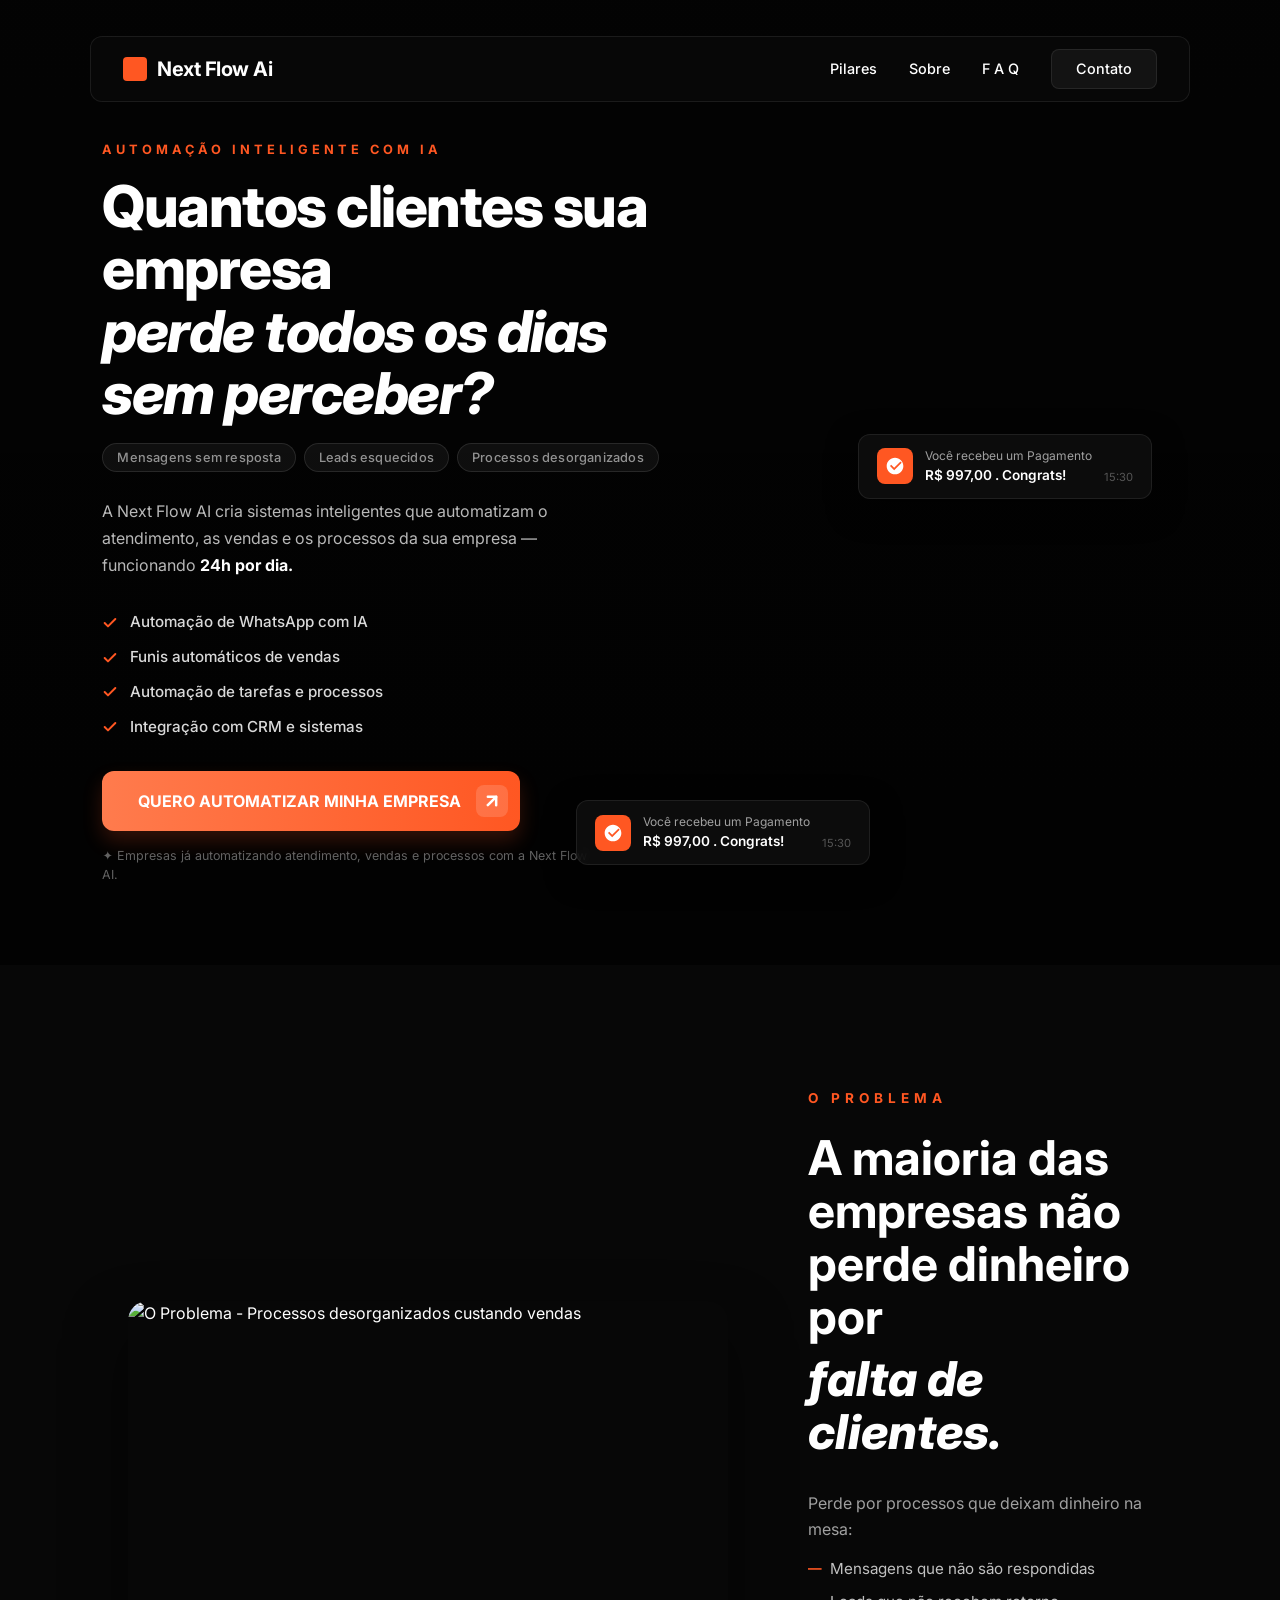
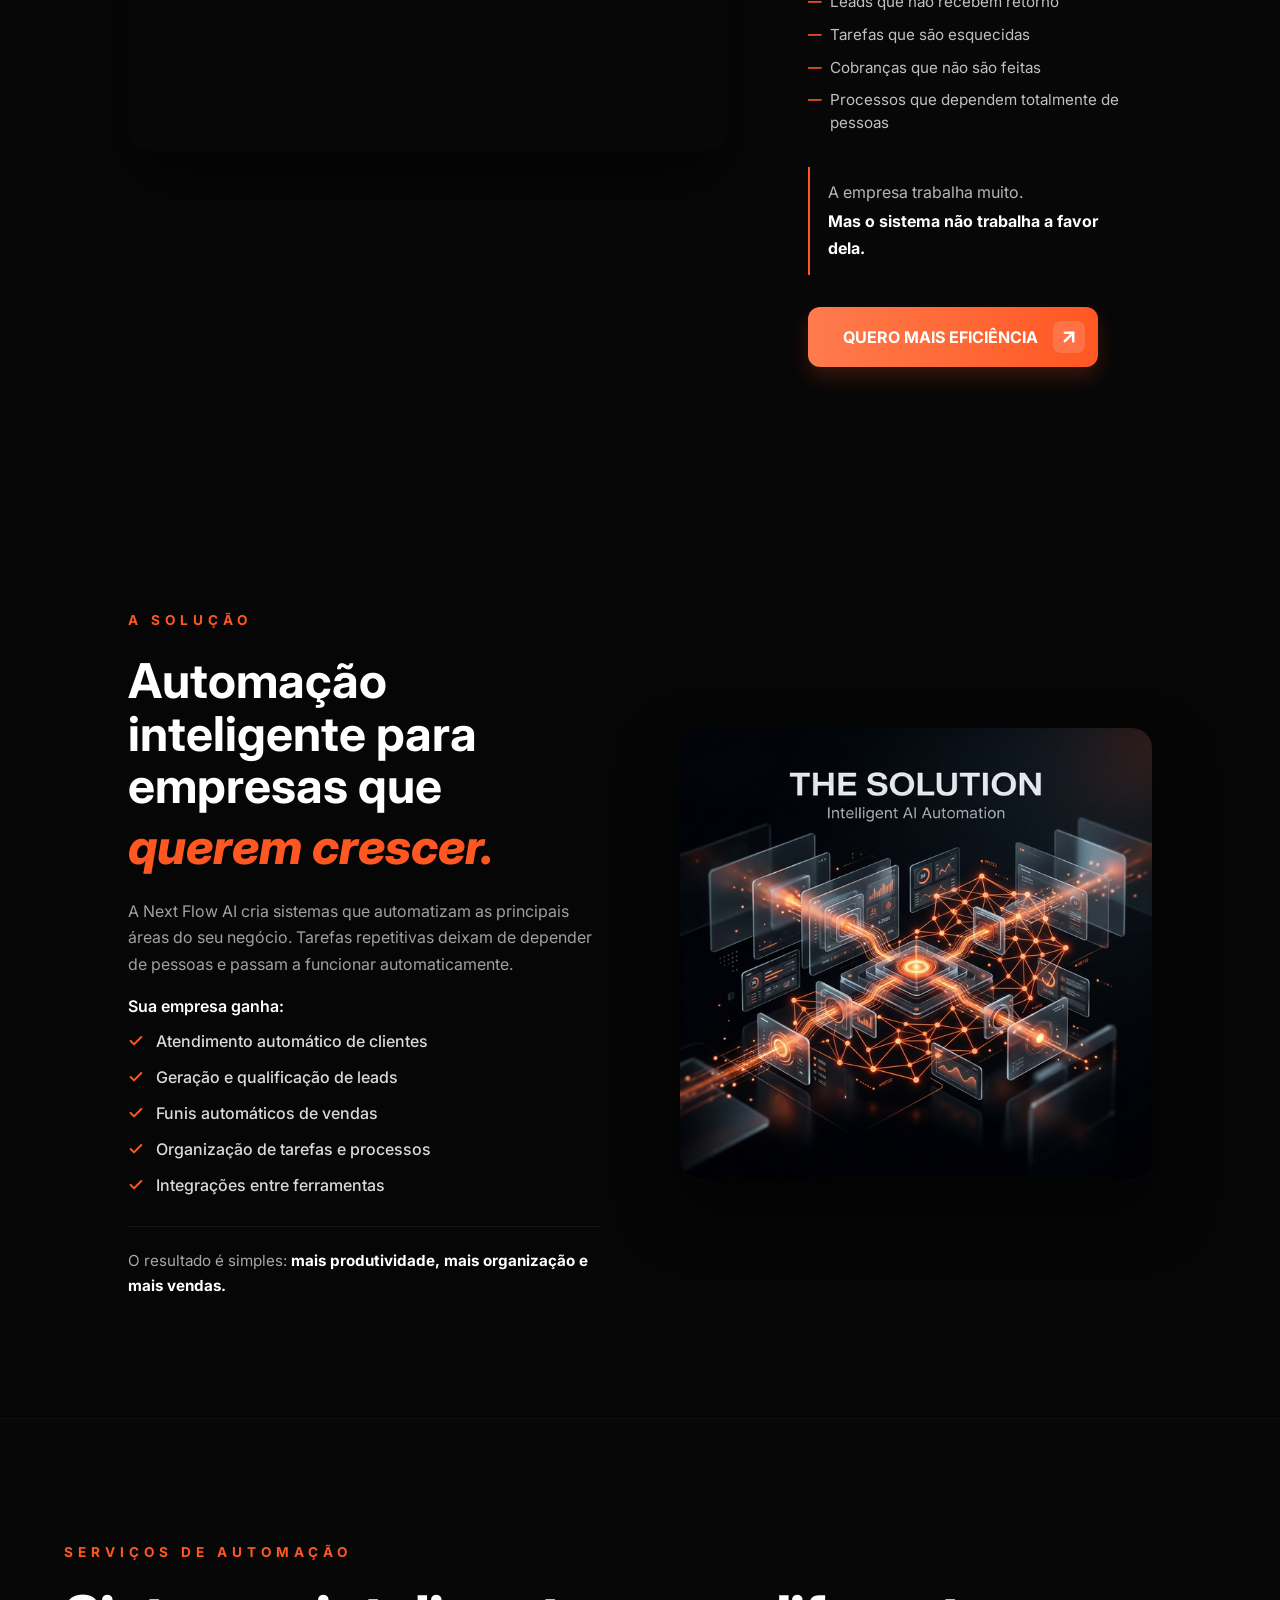
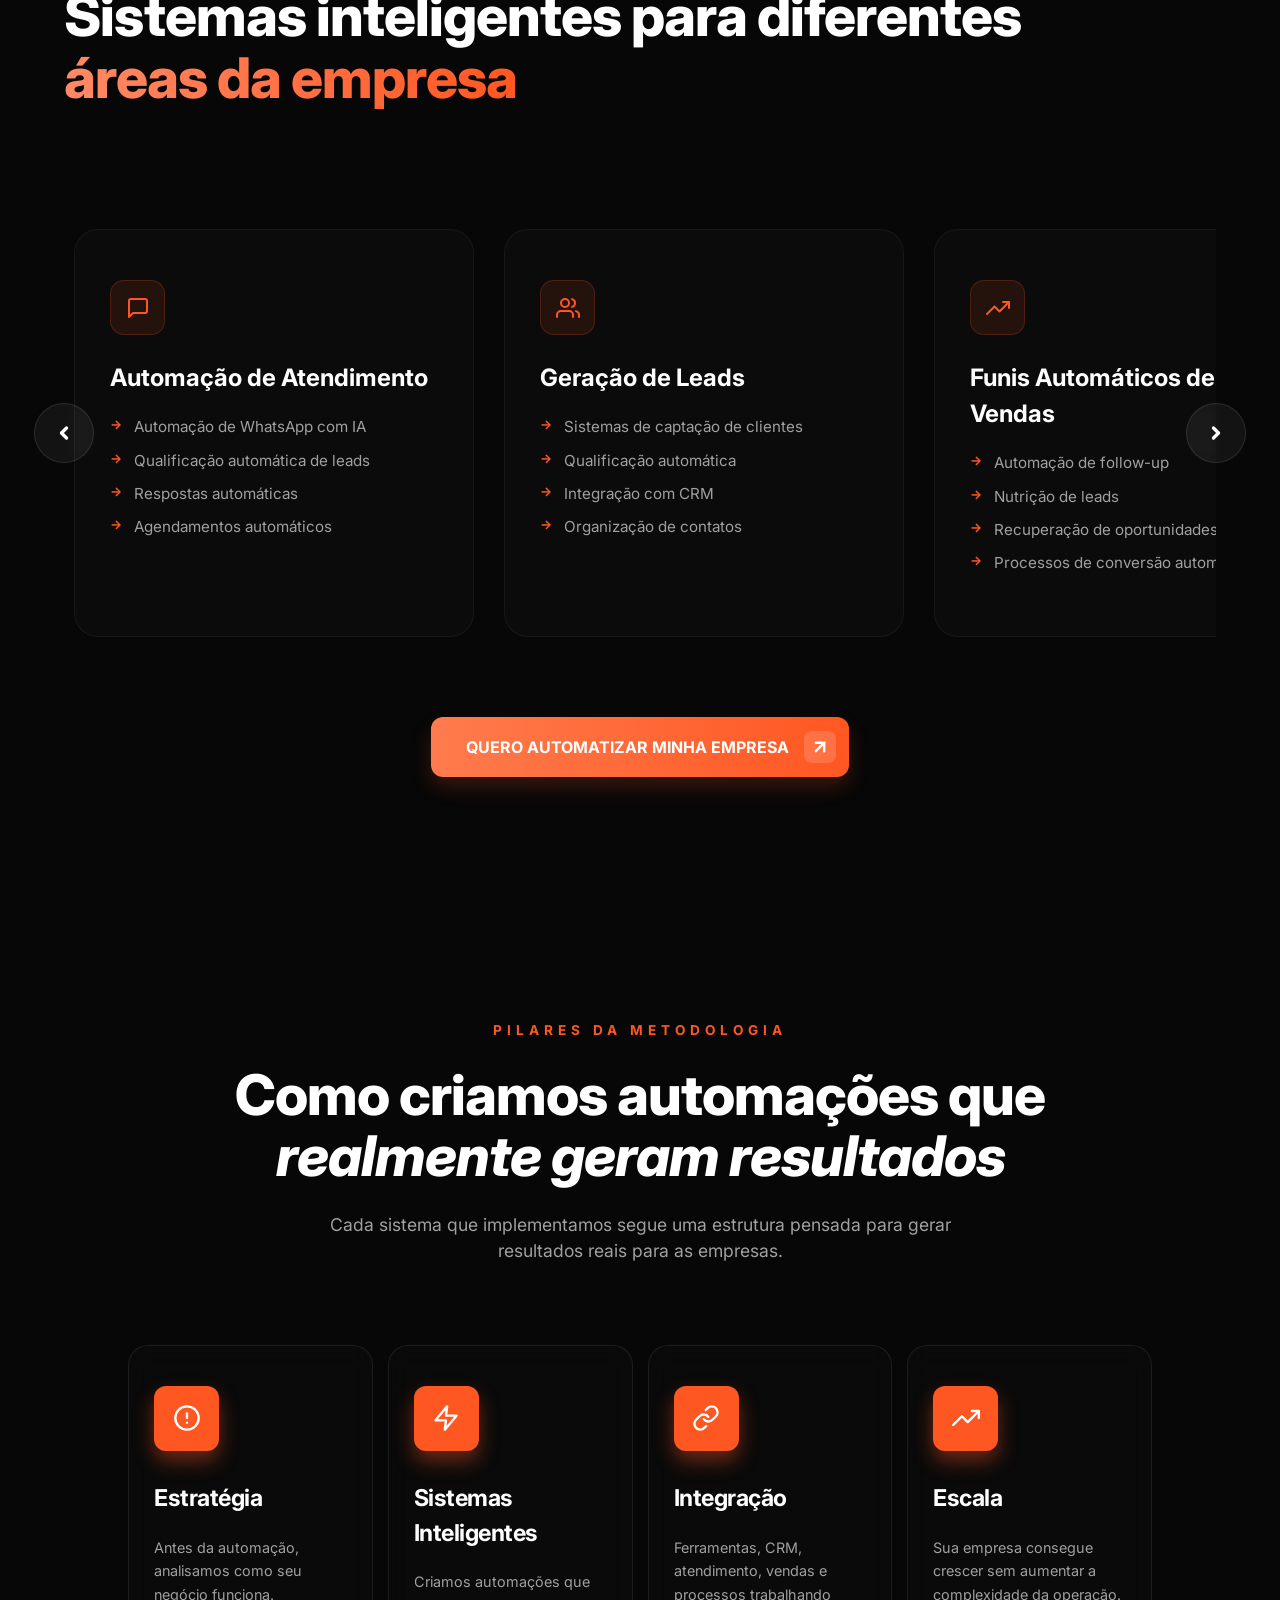
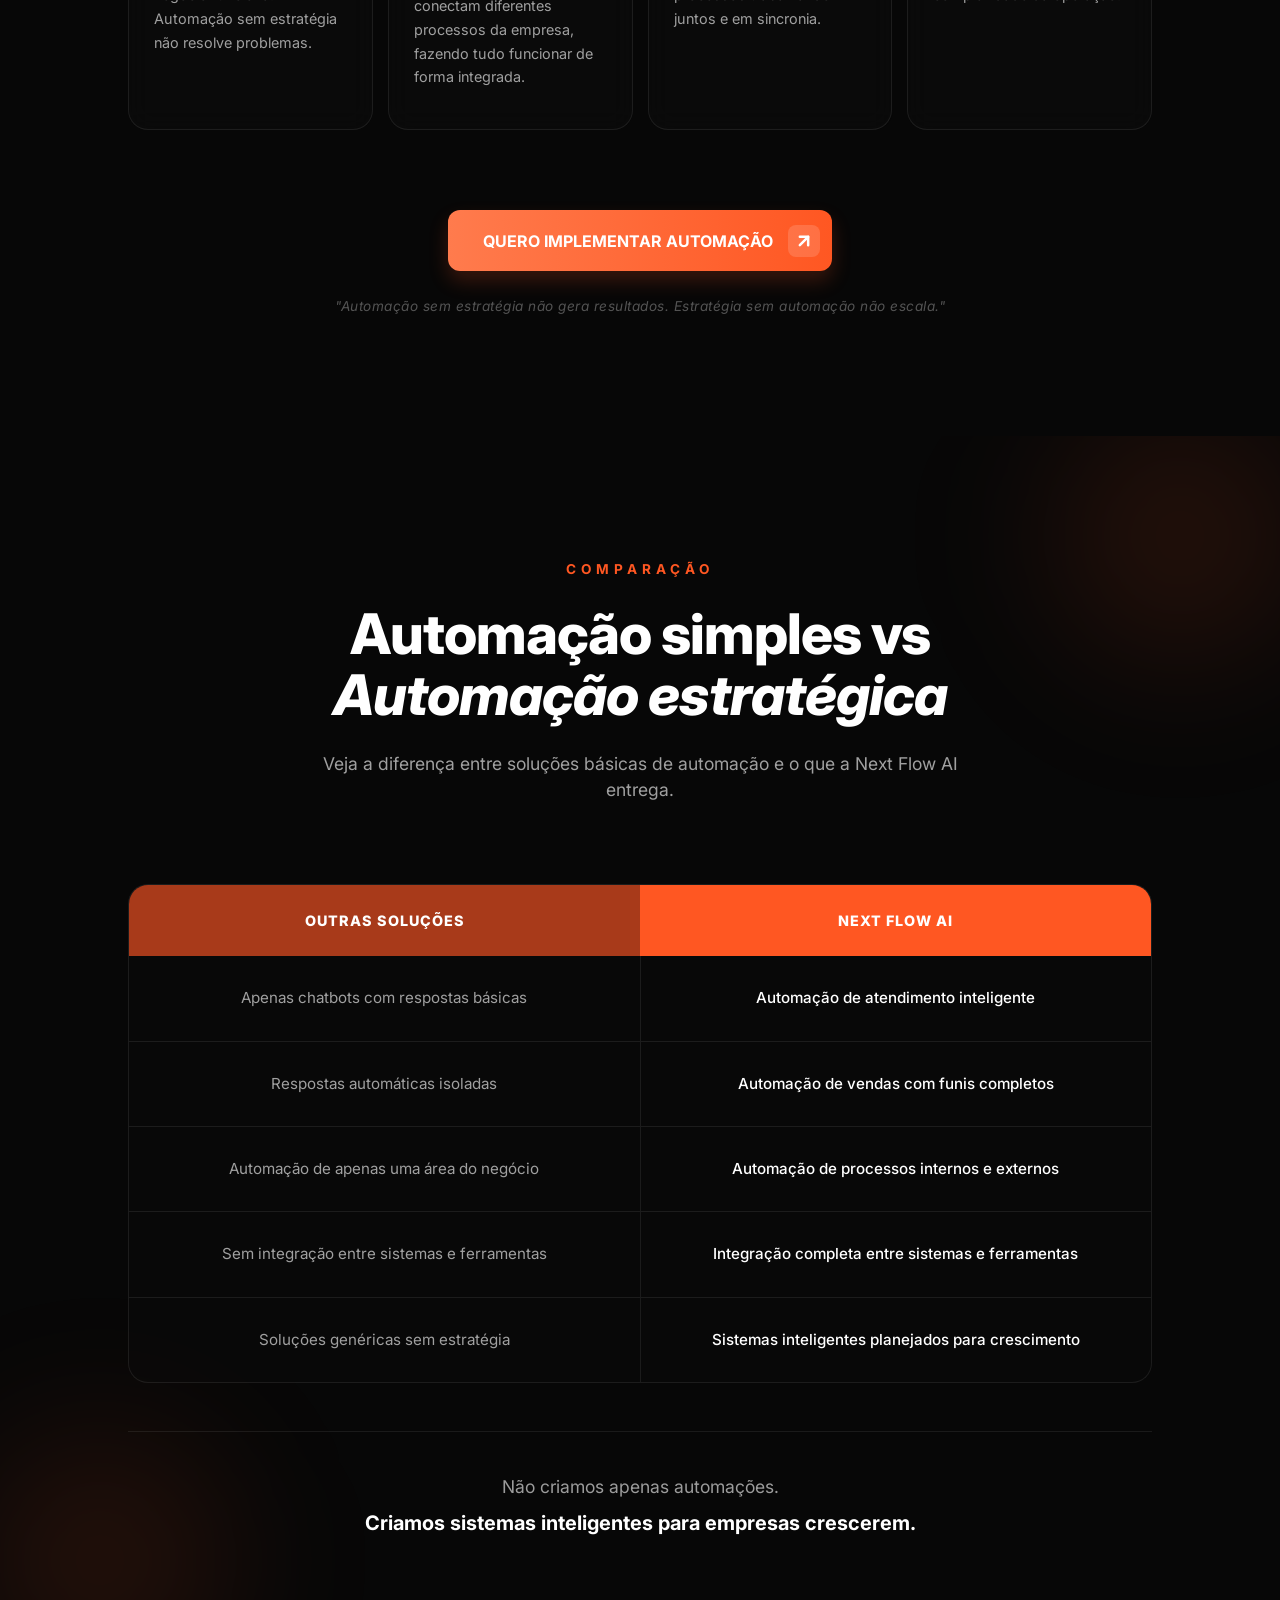
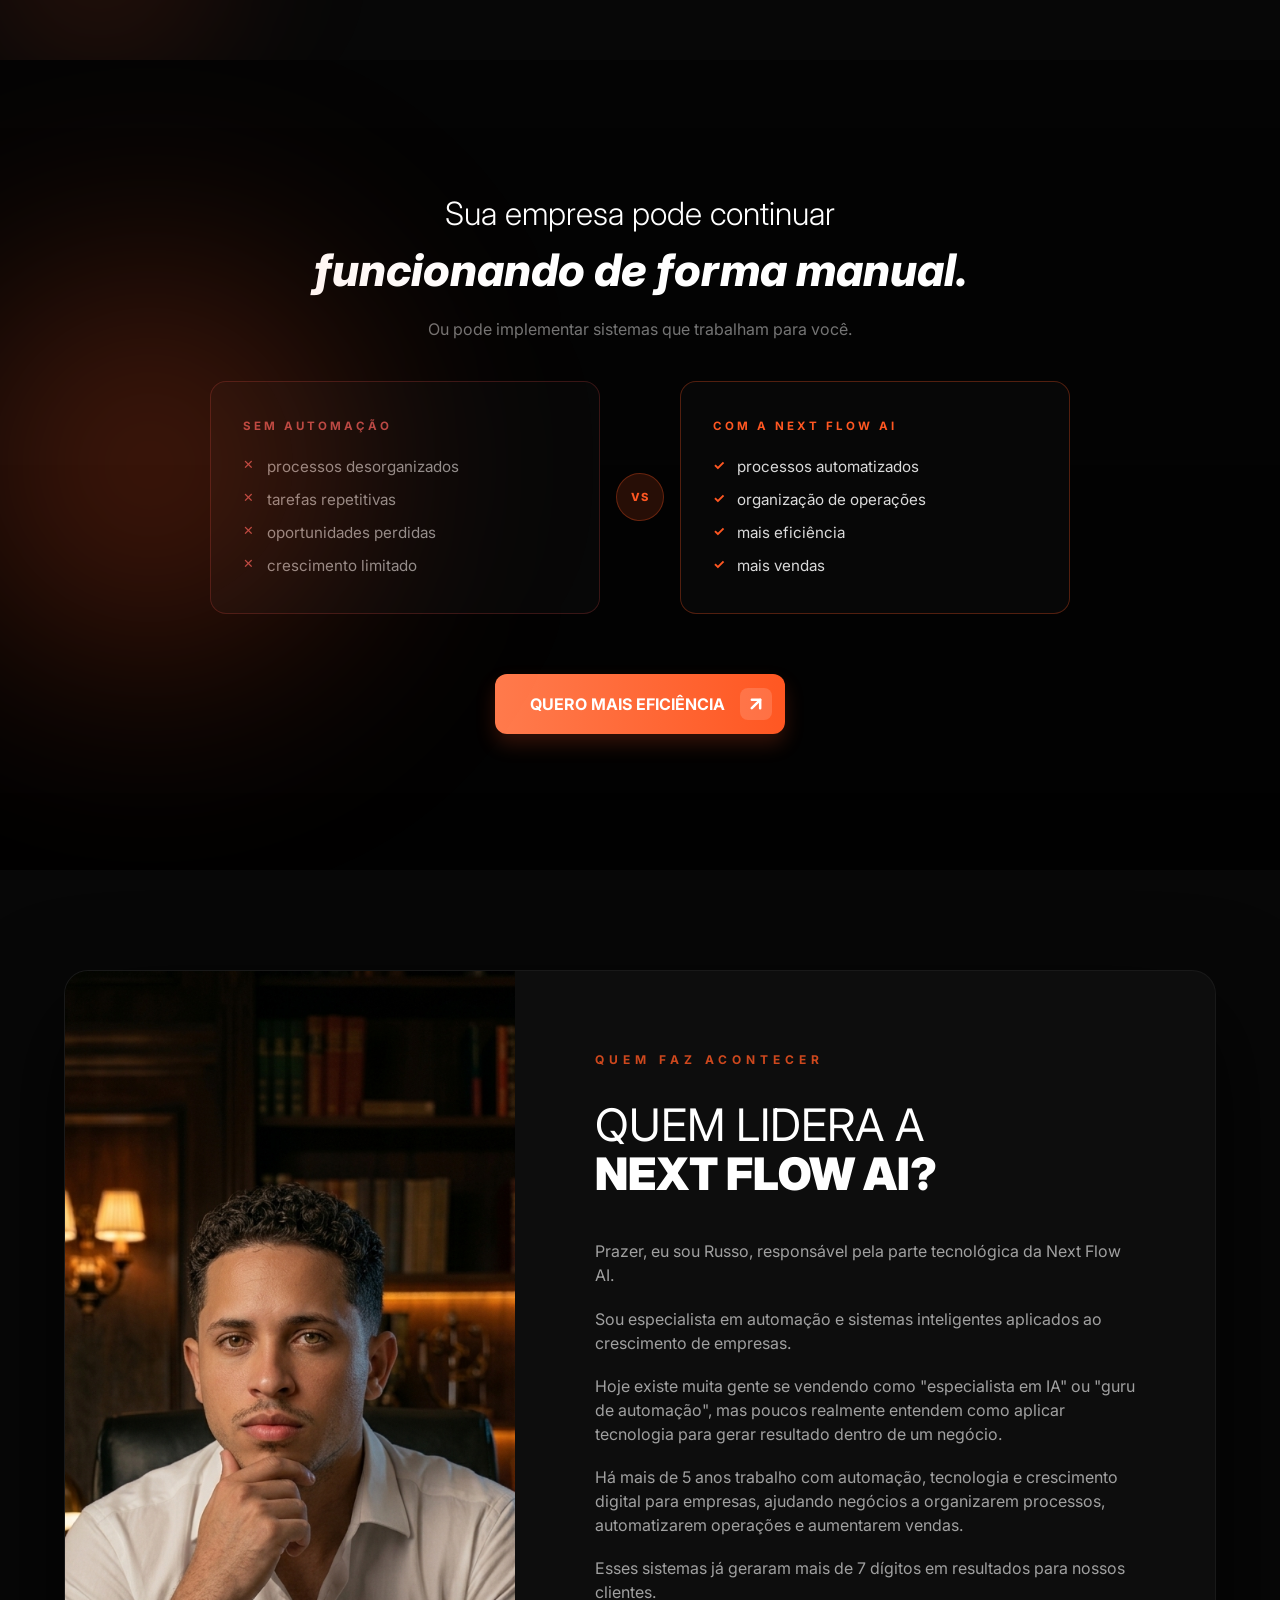
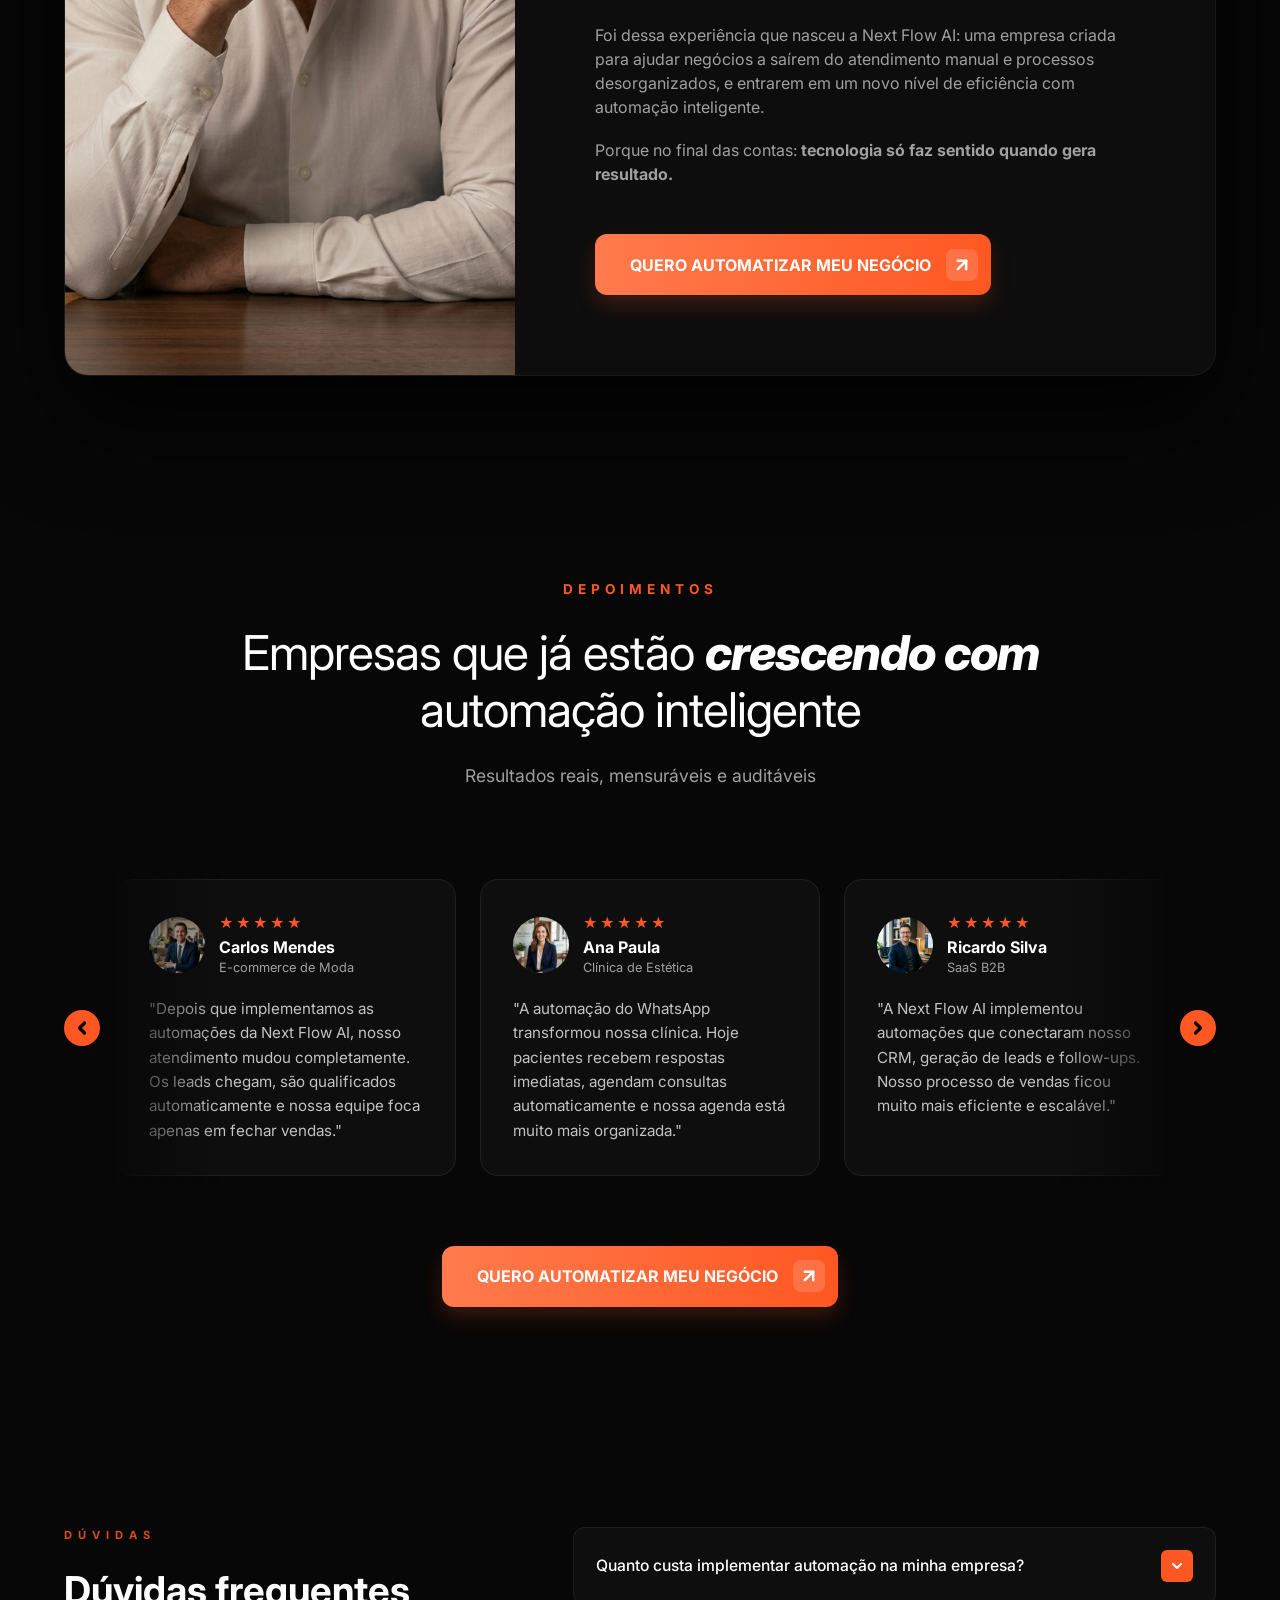
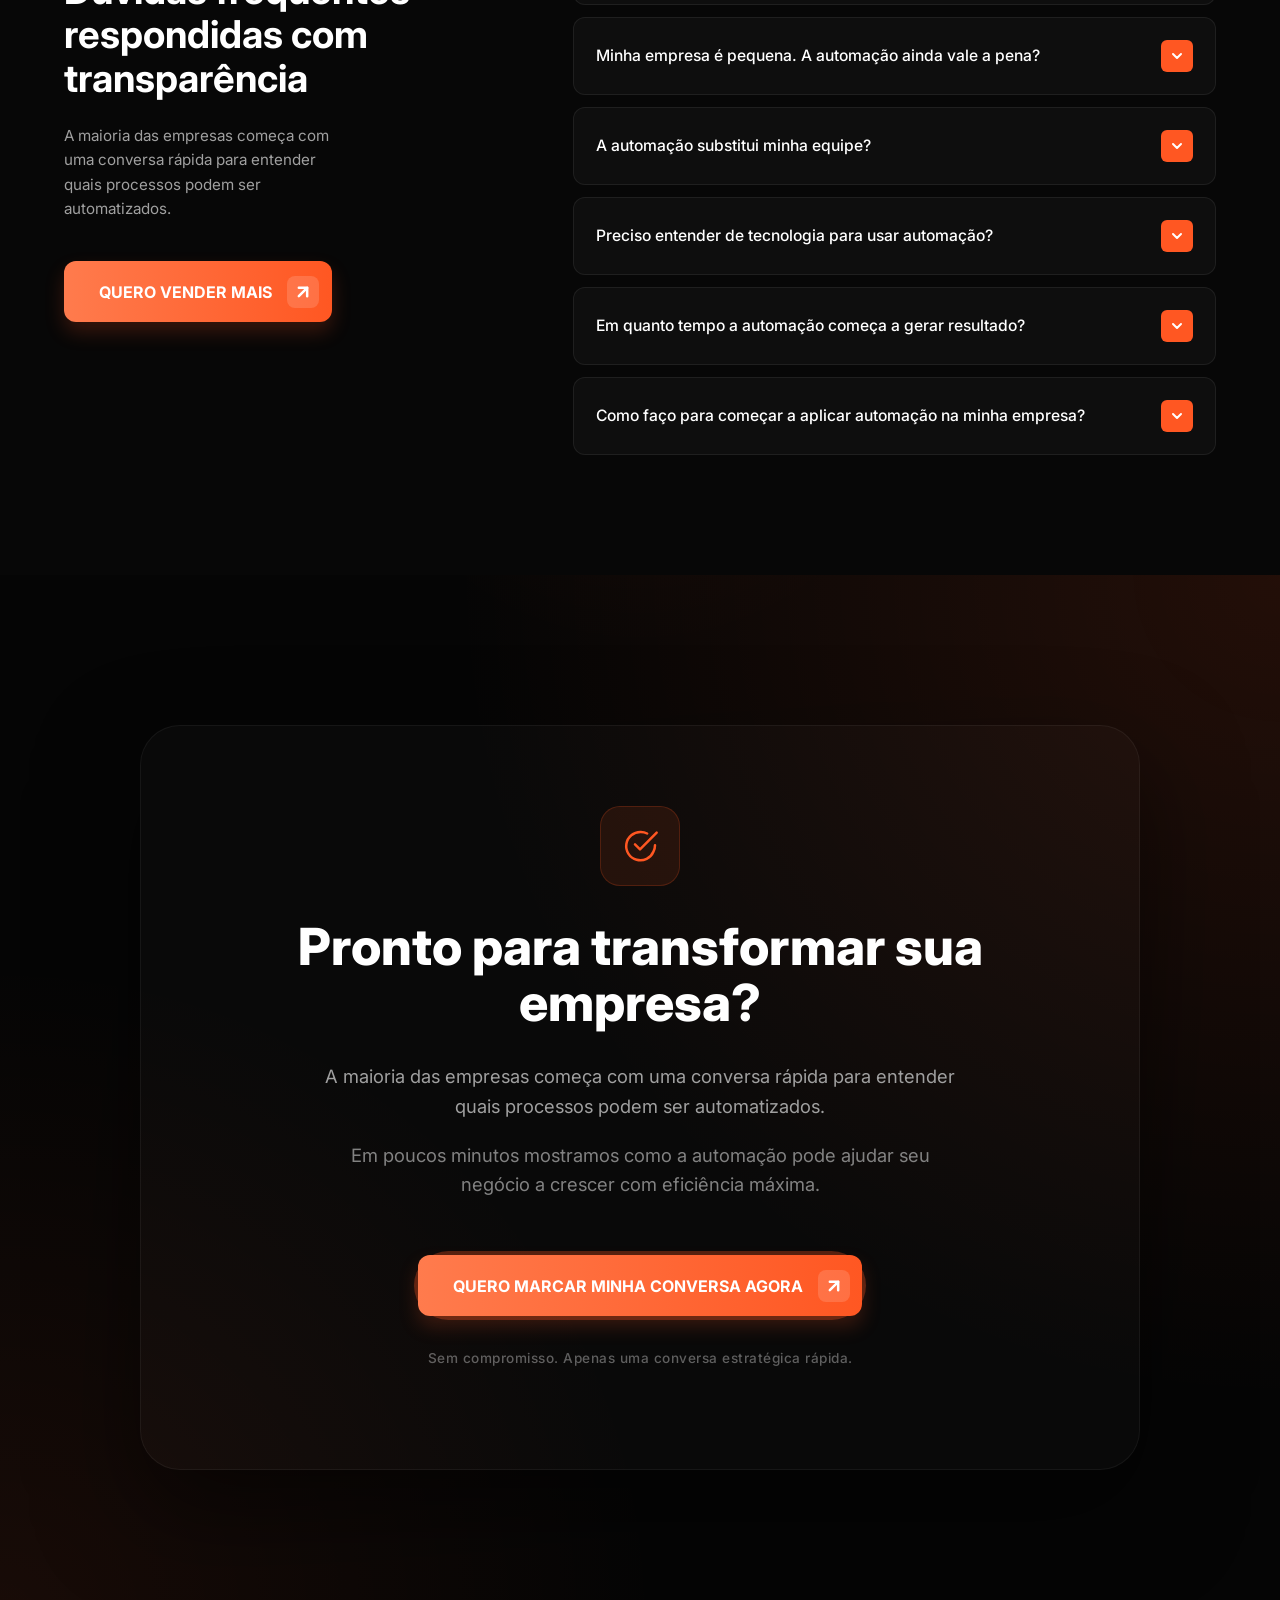
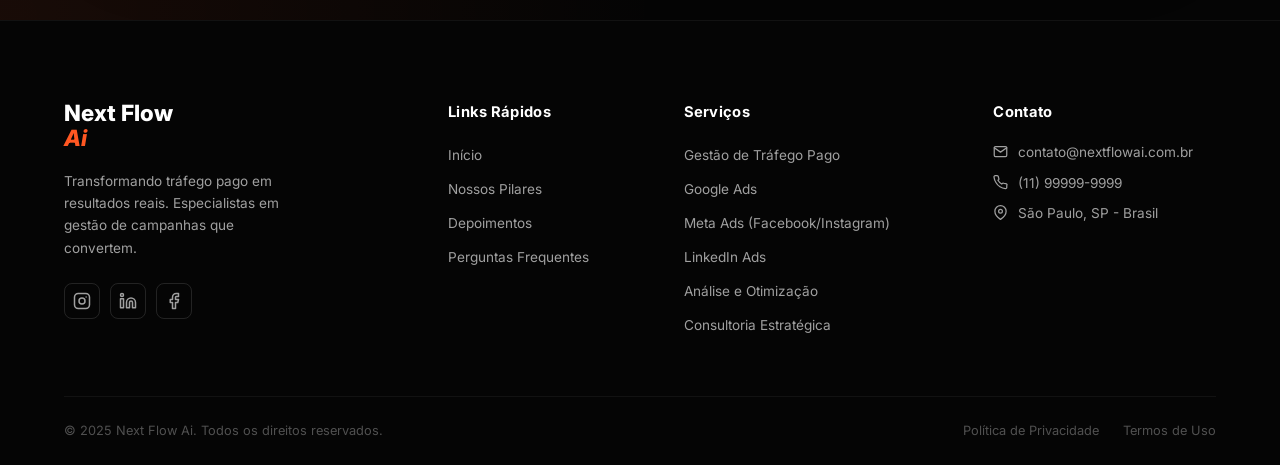
==== commit 9783747b: "Add files via upload" ====
--- a/index.html
+++ b/index.html
@@ -20,19 +20,23 @@
     <title>Next Flow AI - Sistemas e Automação Inteligente</title>
 
     <!-- Preload Critical Assets -->
-    <link rel="preload" href="Assets/imagem-hero.png" as="image">
+    <link rel="preload" href="Assets/favicon.png" as="image">
+    <link rel="preload" href="Assets/imagem-hero.png" as="image" media="(min-width: 769px)" fetchpriority="high">
+    <link rel="preload" href="Assets/imagem-hero-mobile-4-melhor.png" as="image" media="(max-width: 768px)" fetchpriority="high">
 
     <!-- Google Fonts -->
     <link rel="preconnect" href="https://fonts.googleapis.com">
     <link rel="preconnect" href="https://fonts.gstatic.com" crossorigin>
     <link href="https://fonts.googleapis.com/css2?family=Inter:wght@400;500;600;700;800&display=swap" rel="stylesheet">
+    
     <!-- Favicon -->
     <link rel="icon" type="image/png" href="Assets/favicon.png">
     <link rel="apple-touch-icon" href="Assets/favicon.png">
 
     <!-- CSS Links -->
     <link rel="stylesheet" href="CSS/style.css">
-    <link rel="stylesheet" href="CSS/popup.css">
+    <link rel="stylesheet" href="CSS/popup.css" media="print" onload="this.media='all'">
+    <noscript><link rel="stylesheet" href="CSS/popup.css"></noscript>
 </head>
 
 <body>
@@ -148,7 +152,7 @@
             <div class="problem-container">
                 <div class="problem-image-column animate-on-scroll">
                     <img src="Assets/imagem-secao-2.png" alt="O Problema - Processos desorganizados custando vendas"
-                        class="problem-img" loading="lazy">
+                        class="problem-img" loading="lazy" width="600" height="450">
                 </div>
                 <div class="problem-text-column animate-on-scroll">
                     <span class="section-tag">O PROBLEMA</span>
@@ -244,7 +248,7 @@
                 <div class="solution-image-column animate-on-scroll">
                     <img src="Assets/solucao-automacao.png"
                         alt="Automação Inteligente e Qualificação de Leads - Next Flow Ai" class="solution-img"
-                        loading="lazy">
+                        loading="lazy" width="600" height="450">
                 </div>
             </div>
         </section>
@@ -551,7 +555,7 @@
         <section id="authority" class="authority-section">
             <div class="authority-card animate-on-scroll">
                 <div class="authority-image">
-                    <img src="Assets/imagem-hero-mobile-4-melhor.png" alt="Russo - Next Flow AI" loading="lazy">
+                    <img src="Assets/imagem-hero-mobile-4-melhor.png" alt="Russo - Next Flow AI" loading="lazy" width="400" height="400">
                 </div>
                 <div class="authority-content">
                     <span class="authority-tag">QUEM FAZ ACONTECER</span>
@@ -609,7 +613,7 @@
                         <!-- Depoimento 1 -->
                         <div class="testimonial-card">
                             <div class="card-header">
-                                <img src="Assets/client-avatar-1.png" alt="Carlos Mendes" class="client-photo">
+                                <img src="Assets/client-avatar-1.png" alt="Carlos Mendes" class="client-photo" loading="lazy" width="60" height="60">
                                 <div class="client-info">
                                     <div class="rating">
                                         <span>★</span><span>★</span><span>★</span><span>★</span><span>★</span>
@@ -628,7 +632,7 @@
                         <!-- Depoimento 2 -->
                         <div class="testimonial-card">
                             <div class="card-header">
-                                <img src="Assets/client-avatar-2.png" alt="Ana Paula" class="client-photo">
+                                <img src="Assets/client-avatar-2.png" alt="Ana Paula" class="client-photo" loading="lazy" width="60" height="60">
                                 <div class="client-info">
                                     <div class="rating">
                                         <span>★</span><span>★</span><span>★</span><span>★</span><span>★</span>
@@ -647,7 +651,7 @@
                         <!-- Depoimento 3 -->
                         <div class="testimonial-card">
                             <div class="card-header">
-                                <img src="Assets/client-avatar-3.png" alt="Ricardo Silva" class="client-photo">
+                                <img src="Assets/client-avatar-3.png" alt="Ricardo Silva" class="client-photo" loading="lazy" width="60" height="60">
                                 <div class="client-info">
                                     <div class="rating">
                                         <span>★</span><span>★</span><span>★</span><span>★</span><span>★</span>
@@ -665,7 +669,7 @@
                         <!-- Depoimento 4 -->
                         <div class="testimonial-card">
                             <div class="card-header">
-                                <img src="Assets/client-avatar-4.png" alt="Juliana Costa" class="client-photo">
+                                <img src="Assets/client-avatar-4.png" alt="Juliana Costa" class="client-photo" loading="lazy" width="60" height="60">
                                 <div class="client-info">
                                     <div class="rating">
                                         <span>★</span><span>★</span><span>★</span><span>★</span><span>★</span>
@@ -684,7 +688,7 @@
                         <!-- Depoimento 5 -->
                         <div class="testimonial-card">
                             <div class="card-header">
-                                <img src="Assets/client-avatar-5.png" alt="Roberto Almada" class="client-photo">
+                                <img src="Assets/client-avatar-5.png" alt="Roberto Almada" class="client-photo" loading="lazy" width="60" height="60">
                                 <div class="client-info">
                                     <div class="rating">
                                         <span>★</span><span>★</span><span>★</span><span>★</span><span>★</span>
@@ -702,7 +706,7 @@
                         <!-- Depoimento 6 -->
                         <div class="testimonial-card">
                             <div class="card-header">
-                                <img src="Assets/client-avatar-6.png" alt="Fernanda Lima" class="client-photo">
+                                <img src="Assets/client-avatar-6.png" alt="Fernanda Lima" class="client-photo" loading="lazy" width="60" height="60">
                                 <div class="client-info">
                                     <div class="rating">
                                         <span>★</span><span>★</span><span>★</span><span>★</span><span>★</span>
